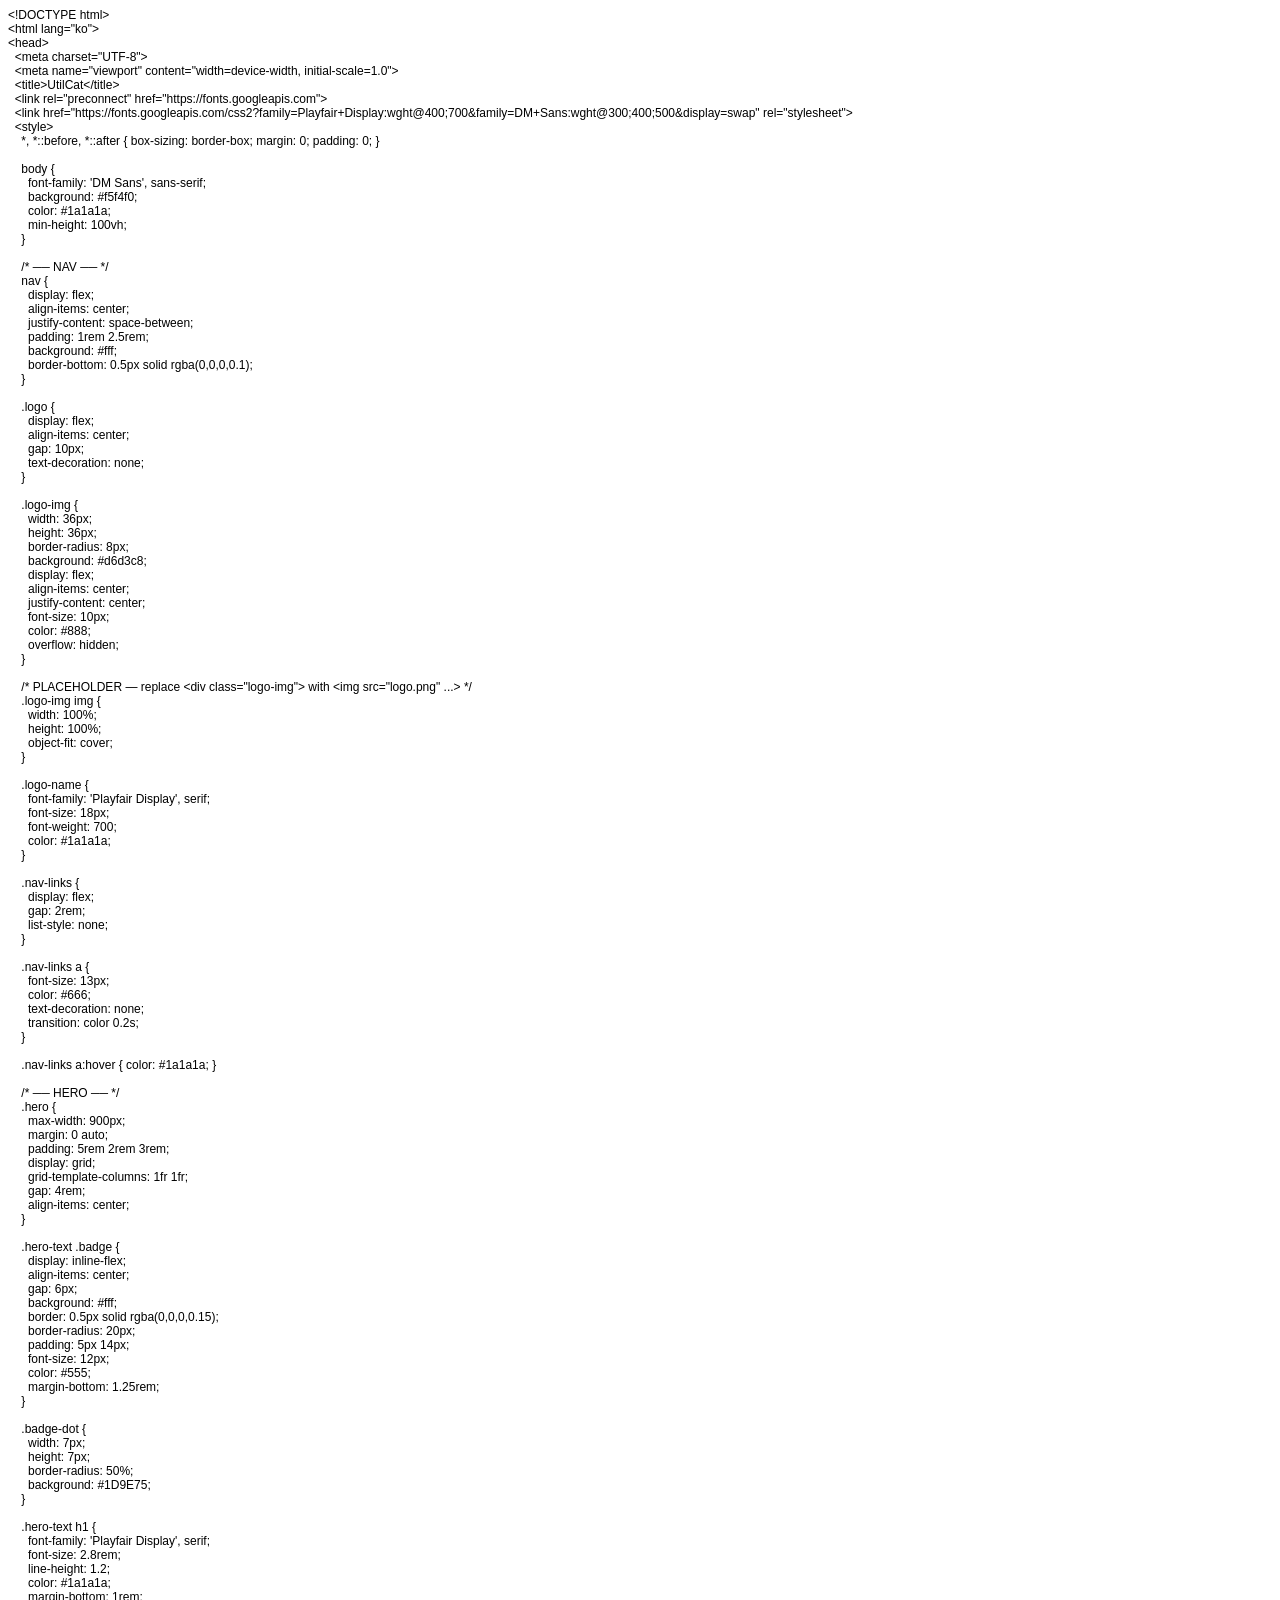
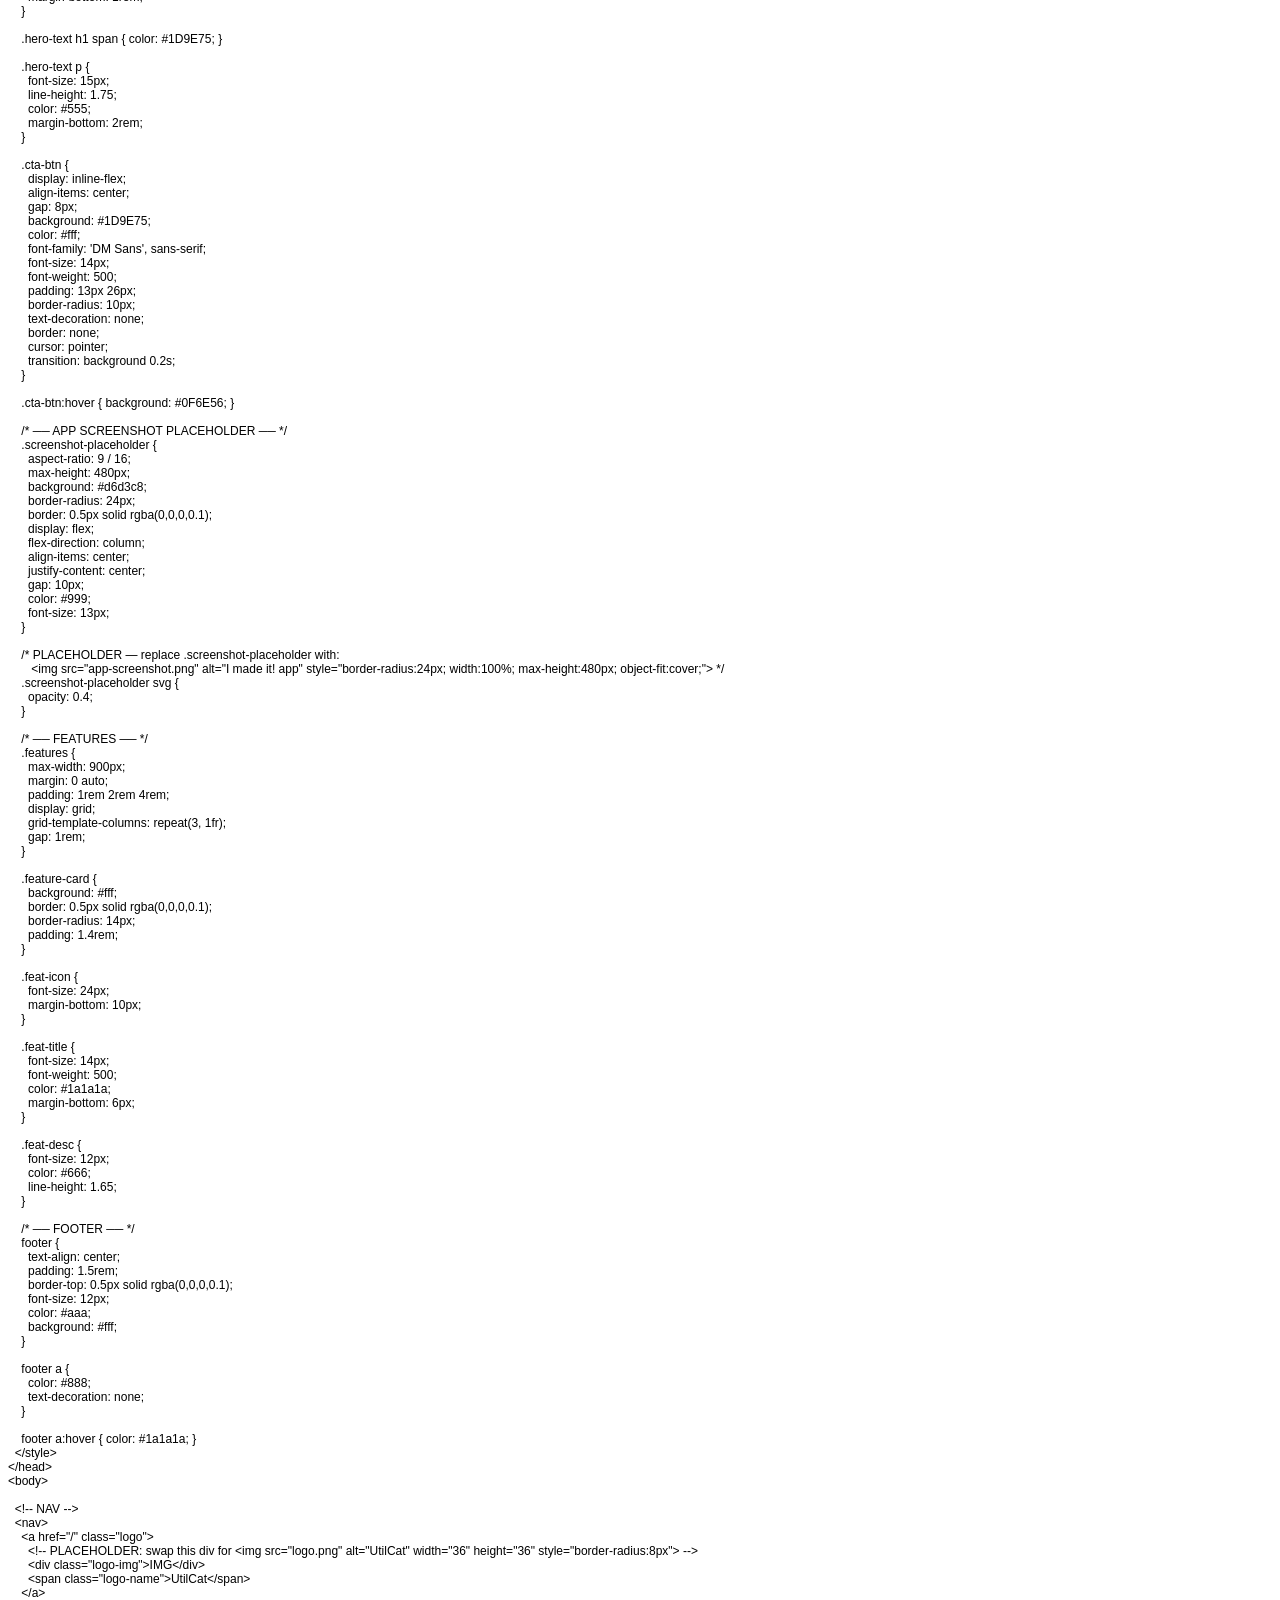
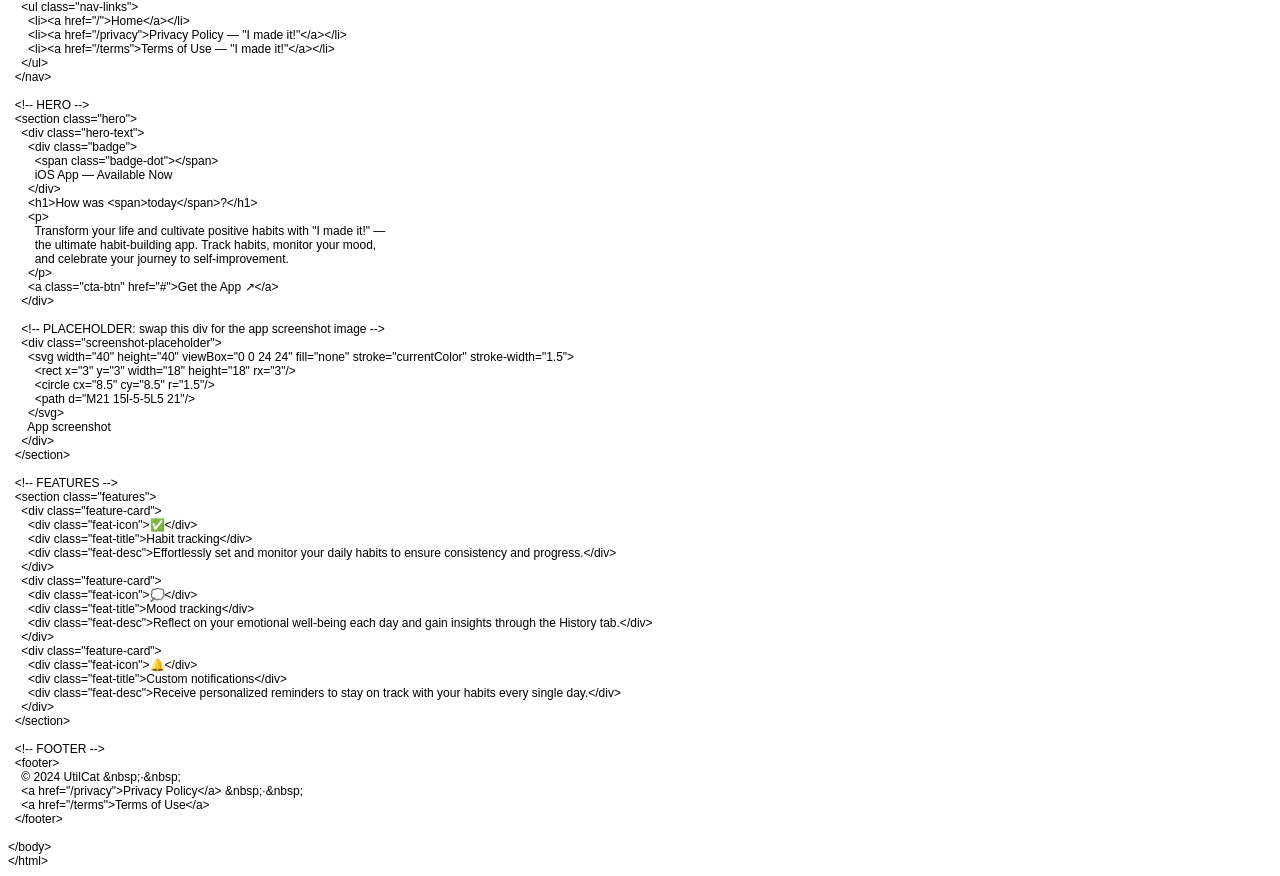
==== index.html @ 7454197a "Add files via upload" ====
<!DOCTYPE html PUBLIC "-//W3C//DTD HTML 4.01//EN" "http://www.w3.org/TR/html4/strict.dtd">
<html>
<head>
  <meta http-equiv="Content-Type" content="text/html; charset=utf-8">
  <meta http-equiv="Content-Style-Type" content="text/css">
  <title></title>
  <meta name="Generator" content="Cocoa HTML Writer">
  <meta name="CocoaVersion" content="2685.5">
  <style type="text/css">
    p.p1 {margin: 0.0px 0.0px 0.0px 0.0px; font: 12.0px Helvetica}
    p.p2 {margin: 0.0px 0.0px 0.0px 0.0px; font: 12.0px Helvetica; min-height: 14.0px}
  </style>
</head>
<body>
<p class="p1">&lt;!DOCTYPE html&gt;</p>
<p class="p1">&lt;html lang="ko"&gt;</p>
<p class="p1">&lt;head&gt;</p>
<p class="p1"><span class="Apple-converted-space">  </span>&lt;meta charset="UTF-8"&gt;</p>
<p class="p1"><span class="Apple-converted-space">  </span>&lt;meta name="viewport" content="width=device-width, initial-scale=1.0"&gt;</p>
<p class="p1"><span class="Apple-converted-space">  </span>&lt;title&gt;UtilCat&lt;/title&gt;</p>
<p class="p1"><span class="Apple-converted-space">  </span>&lt;link rel="preconnect" href="https://fonts.googleapis.com"&gt;</p>
<p class="p1"><span class="Apple-converted-space">  </span>&lt;link href="https://fonts.googleapis.com/css2?family=Playfair+Display:wght@400;700&amp;family=DM+Sans:wght@300;400;500&amp;display=swap" rel="stylesheet"&gt;</p>
<p class="p1"><span class="Apple-converted-space">  </span>&lt;style&gt;</p>
<p class="p1"><span class="Apple-converted-space">    </span>*, *::before, *::after { box-sizing: border-box; margin: 0; padding: 0; }</p>
<p class="p2"><br></p>
<p class="p1"><span class="Apple-converted-space">    </span>body {</p>
<p class="p1"><span class="Apple-converted-space">      </span>font-family: 'DM Sans', sans-serif;</p>
<p class="p1"><span class="Apple-converted-space">      </span>background: #f5f4f0;</p>
<p class="p1"><span class="Apple-converted-space">      </span>color: #1a1a1a;</p>
<p class="p1"><span class="Apple-converted-space">      </span>min-height: 100vh;</p>
<p class="p1"><span class="Apple-converted-space">    </span>}</p>
<p class="p2"><br></p>
<p class="p1"><span class="Apple-converted-space">    </span>/* ── NAV ── */</p>
<p class="p1"><span class="Apple-converted-space">    </span>nav {</p>
<p class="p1"><span class="Apple-converted-space">      </span>display: flex;</p>
<p class="p1"><span class="Apple-converted-space">      </span>align-items: center;</p>
<p class="p1"><span class="Apple-converted-space">      </span>justify-content: space-between;</p>
<p class="p1"><span class="Apple-converted-space">      </span>padding: 1rem 2.5rem;</p>
<p class="p1"><span class="Apple-converted-space">      </span>background: #fff;</p>
<p class="p1"><span class="Apple-converted-space">      </span>border-bottom: 0.5px solid rgba(0,0,0,0.1);</p>
<p class="p1"><span class="Apple-converted-space">    </span>}</p>
<p class="p2"><br></p>
<p class="p1"><span class="Apple-converted-space">    </span>.logo {</p>
<p class="p1"><span class="Apple-converted-space">      </span>display: flex;</p>
<p class="p1"><span class="Apple-converted-space">      </span>align-items: center;</p>
<p class="p1"><span class="Apple-converted-space">      </span>gap: 10px;</p>
<p class="p1"><span class="Apple-converted-space">      </span>text-decoration: none;</p>
<p class="p1"><span class="Apple-converted-space">    </span>}</p>
<p class="p2"><br></p>
<p class="p1"><span class="Apple-converted-space">    </span>.logo-img {</p>
<p class="p1"><span class="Apple-converted-space">      </span>width: 36px;</p>
<p class="p1"><span class="Apple-converted-space">      </span>height: 36px;</p>
<p class="p1"><span class="Apple-converted-space">      </span>border-radius: 8px;</p>
<p class="p1"><span class="Apple-converted-space">      </span>background: #d6d3c8;</p>
<p class="p1"><span class="Apple-converted-space">      </span>display: flex;</p>
<p class="p1"><span class="Apple-converted-space">      </span>align-items: center;</p>
<p class="p1"><span class="Apple-converted-space">      </span>justify-content: center;</p>
<p class="p1"><span class="Apple-converted-space">      </span>font-size: 10px;</p>
<p class="p1"><span class="Apple-converted-space">      </span>color: #888;</p>
<p class="p1"><span class="Apple-converted-space">      </span>overflow: hidden;</p>
<p class="p1"><span class="Apple-converted-space">    </span>}</p>
<p class="p2"><br></p>
<p class="p1"><span class="Apple-converted-space">    </span>/* PLACEHOLDER — replace &lt;div class="logo-img"&gt; with &lt;img src="logo.png" ...&gt; */</p>
<p class="p1"><span class="Apple-converted-space">    </span>.logo-img img {</p>
<p class="p1"><span class="Apple-converted-space">      </span>width: 100%;</p>
<p class="p1"><span class="Apple-converted-space">      </span>height: 100%;</p>
<p class="p1"><span class="Apple-converted-space">      </span>object-fit: cover;</p>
<p class="p1"><span class="Apple-converted-space">    </span>}</p>
<p class="p2"><br></p>
<p class="p1"><span class="Apple-converted-space">    </span>.logo-name {</p>
<p class="p1"><span class="Apple-converted-space">      </span>font-family: 'Playfair Display', serif;</p>
<p class="p1"><span class="Apple-converted-space">      </span>font-size: 18px;</p>
<p class="p1"><span class="Apple-converted-space">      </span>font-weight: 700;</p>
<p class="p1"><span class="Apple-converted-space">      </span>color: #1a1a1a;</p>
<p class="p1"><span class="Apple-converted-space">    </span>}</p>
<p class="p2"><br></p>
<p class="p1"><span class="Apple-converted-space">    </span>.nav-links {</p>
<p class="p1"><span class="Apple-converted-space">      </span>display: flex;</p>
<p class="p1"><span class="Apple-converted-space">      </span>gap: 2rem;</p>
<p class="p1"><span class="Apple-converted-space">      </span>list-style: none;</p>
<p class="p1"><span class="Apple-converted-space">    </span>}</p>
<p class="p2"><br></p>
<p class="p1"><span class="Apple-converted-space">    </span>.nav-links a {</p>
<p class="p1"><span class="Apple-converted-space">      </span>font-size: 13px;</p>
<p class="p1"><span class="Apple-converted-space">      </span>color: #666;</p>
<p class="p1"><span class="Apple-converted-space">      </span>text-decoration: none;</p>
<p class="p1"><span class="Apple-converted-space">      </span>transition: color 0.2s;</p>
<p class="p1"><span class="Apple-converted-space">    </span>}</p>
<p class="p2"><br></p>
<p class="p1"><span class="Apple-converted-space">    </span>.nav-links a:hover { color: #1a1a1a; }</p>
<p class="p2"><br></p>
<p class="p1"><span class="Apple-converted-space">    </span>/* ── HERO ── */</p>
<p class="p1"><span class="Apple-converted-space">    </span>.hero {</p>
<p class="p1"><span class="Apple-converted-space">      </span>max-width: 900px;</p>
<p class="p1"><span class="Apple-converted-space">      </span>margin: 0 auto;</p>
<p class="p1"><span class="Apple-converted-space">      </span>padding: 5rem 2rem 3rem;</p>
<p class="p1"><span class="Apple-converted-space">      </span>display: grid;</p>
<p class="p1"><span class="Apple-converted-space">      </span>grid-template-columns: 1fr 1fr;</p>
<p class="p1"><span class="Apple-converted-space">      </span>gap: 4rem;</p>
<p class="p1"><span class="Apple-converted-space">      </span>align-items: center;</p>
<p class="p1"><span class="Apple-converted-space">    </span>}</p>
<p class="p2"><br></p>
<p class="p1"><span class="Apple-converted-space">    </span>.hero-text .badge {</p>
<p class="p1"><span class="Apple-converted-space">      </span>display: inline-flex;</p>
<p class="p1"><span class="Apple-converted-space">      </span>align-items: center;</p>
<p class="p1"><span class="Apple-converted-space">      </span>gap: 6px;</p>
<p class="p1"><span class="Apple-converted-space">      </span>background: #fff;</p>
<p class="p1"><span class="Apple-converted-space">      </span>border: 0.5px solid rgba(0,0,0,0.15);</p>
<p class="p1"><span class="Apple-converted-space">      </span>border-radius: 20px;</p>
<p class="p1"><span class="Apple-converted-space">      </span>padding: 5px 14px;</p>
<p class="p1"><span class="Apple-converted-space">      </span>font-size: 12px;</p>
<p class="p1"><span class="Apple-converted-space">      </span>color: #555;</p>
<p class="p1"><span class="Apple-converted-space">      </span>margin-bottom: 1.25rem;</p>
<p class="p1"><span class="Apple-converted-space">    </span>}</p>
<p class="p2"><br></p>
<p class="p1"><span class="Apple-converted-space">    </span>.badge-dot {</p>
<p class="p1"><span class="Apple-converted-space">      </span>width: 7px;</p>
<p class="p1"><span class="Apple-converted-space">      </span>height: 7px;</p>
<p class="p1"><span class="Apple-converted-space">      </span>border-radius: 50%;</p>
<p class="p1"><span class="Apple-converted-space">      </span>background: #1D9E75;</p>
<p class="p1"><span class="Apple-converted-space">    </span>}</p>
<p class="p2"><br></p>
<p class="p1"><span class="Apple-converted-space">    </span>.hero-text h1 {</p>
<p class="p1"><span class="Apple-converted-space">      </span>font-family: 'Playfair Display', serif;</p>
<p class="p1"><span class="Apple-converted-space">      </span>font-size: 2.8rem;</p>
<p class="p1"><span class="Apple-converted-space">      </span>line-height: 1.2;</p>
<p class="p1"><span class="Apple-converted-space">      </span>color: #1a1a1a;</p>
<p class="p1"><span class="Apple-converted-space">      </span>margin-bottom: 1rem;</p>
<p class="p1"><span class="Apple-converted-space">    </span>}</p>
<p class="p2"><br></p>
<p class="p1"><span class="Apple-converted-space">    </span>.hero-text h1 span { color: #1D9E75; }</p>
<p class="p2"><br></p>
<p class="p1"><span class="Apple-converted-space">    </span>.hero-text p {</p>
<p class="p1"><span class="Apple-converted-space">      </span>font-size: 15px;</p>
<p class="p1"><span class="Apple-converted-space">      </span>line-height: 1.75;</p>
<p class="p1"><span class="Apple-converted-space">      </span>color: #555;</p>
<p class="p1"><span class="Apple-converted-space">      </span>margin-bottom: 2rem;</p>
<p class="p1"><span class="Apple-converted-space">    </span>}</p>
<p class="p2"><br></p>
<p class="p1"><span class="Apple-converted-space">    </span>.cta-btn {</p>
<p class="p1"><span class="Apple-converted-space">      </span>display: inline-flex;</p>
<p class="p1"><span class="Apple-converted-space">      </span>align-items: center;</p>
<p class="p1"><span class="Apple-converted-space">      </span>gap: 8px;</p>
<p class="p1"><span class="Apple-converted-space">      </span>background: #1D9E75;</p>
<p class="p1"><span class="Apple-converted-space">      </span>color: #fff;</p>
<p class="p1"><span class="Apple-converted-space">      </span>font-family: 'DM Sans', sans-serif;</p>
<p class="p1"><span class="Apple-converted-space">      </span>font-size: 14px;</p>
<p class="p1"><span class="Apple-converted-space">      </span>font-weight: 500;</p>
<p class="p1"><span class="Apple-converted-space">      </span>padding: 13px 26px;</p>
<p class="p1"><span class="Apple-converted-space">      </span>border-radius: 10px;</p>
<p class="p1"><span class="Apple-converted-space">      </span>text-decoration: none;</p>
<p class="p1"><span class="Apple-converted-space">      </span>border: none;</p>
<p class="p1"><span class="Apple-converted-space">      </span>cursor: pointer;</p>
<p class="p1"><span class="Apple-converted-space">      </span>transition: background 0.2s;</p>
<p class="p1"><span class="Apple-converted-space">    </span>}</p>
<p class="p2"><br></p>
<p class="p1"><span class="Apple-converted-space">    </span>.cta-btn:hover { background: #0F6E56; }</p>
<p class="p2"><br></p>
<p class="p1"><span class="Apple-converted-space">    </span>/* ── APP SCREENSHOT PLACEHOLDER ── */</p>
<p class="p1"><span class="Apple-converted-space">    </span>.screenshot-placeholder {</p>
<p class="p1"><span class="Apple-converted-space">      </span>aspect-ratio: 9 / 16;</p>
<p class="p1"><span class="Apple-converted-space">      </span>max-height: 480px;</p>
<p class="p1"><span class="Apple-converted-space">      </span>background: #d6d3c8;</p>
<p class="p1"><span class="Apple-converted-space">      </span>border-radius: 24px;</p>
<p class="p1"><span class="Apple-converted-space">      </span>border: 0.5px solid rgba(0,0,0,0.1);</p>
<p class="p1"><span class="Apple-converted-space">      </span>display: flex;</p>
<p class="p1"><span class="Apple-converted-space">      </span>flex-direction: column;</p>
<p class="p1"><span class="Apple-converted-space">      </span>align-items: center;</p>
<p class="p1"><span class="Apple-converted-space">      </span>justify-content: center;</p>
<p class="p1"><span class="Apple-converted-space">      </span>gap: 10px;</p>
<p class="p1"><span class="Apple-converted-space">      </span>color: #999;</p>
<p class="p1"><span class="Apple-converted-space">      </span>font-size: 13px;</p>
<p class="p1"><span class="Apple-converted-space">    </span>}</p>
<p class="p2"><br></p>
<p class="p1"><span class="Apple-converted-space">    </span>/* PLACEHOLDER — replace .screenshot-placeholder with:</p>
<p class="p1"><span class="Apple-converted-space">       </span>&lt;img src="app-screenshot.png" alt="I made it! app" style="border-radius:24px; width:100%; max-height:480px; object-fit:cover;"&gt; */</p>
<p class="p1"><span class="Apple-converted-space">    </span>.screenshot-placeholder svg {</p>
<p class="p1"><span class="Apple-converted-space">      </span>opacity: 0.4;</p>
<p class="p1"><span class="Apple-converted-space">    </span>}</p>
<p class="p2"><br></p>
<p class="p1"><span class="Apple-converted-space">    </span>/* ── FEATURES ── */</p>
<p class="p1"><span class="Apple-converted-space">    </span>.features {</p>
<p class="p1"><span class="Apple-converted-space">      </span>max-width: 900px;</p>
<p class="p1"><span class="Apple-converted-space">      </span>margin: 0 auto;</p>
<p class="p1"><span class="Apple-converted-space">      </span>padding: 1rem 2rem 4rem;</p>
<p class="p1"><span class="Apple-converted-space">      </span>display: grid;</p>
<p class="p1"><span class="Apple-converted-space">      </span>grid-template-columns: repeat(3, 1fr);</p>
<p class="p1"><span class="Apple-converted-space">      </span>gap: 1rem;</p>
<p class="p1"><span class="Apple-converted-space">    </span>}</p>
<p class="p2"><br></p>
<p class="p1"><span class="Apple-converted-space">    </span>.feature-card {</p>
<p class="p1"><span class="Apple-converted-space">      </span>background: #fff;</p>
<p class="p1"><span class="Apple-converted-space">      </span>border: 0.5px solid rgba(0,0,0,0.1);</p>
<p class="p1"><span class="Apple-converted-space">      </span>border-radius: 14px;</p>
<p class="p1"><span class="Apple-converted-space">      </span>padding: 1.4rem;</p>
<p class="p1"><span class="Apple-converted-space">    </span>}</p>
<p class="p2"><br></p>
<p class="p1"><span class="Apple-converted-space">    </span>.feat-icon {</p>
<p class="p1"><span class="Apple-converted-space">      </span>font-size: 24px;</p>
<p class="p1"><span class="Apple-converted-space">      </span>margin-bottom: 10px;</p>
<p class="p1"><span class="Apple-converted-space">    </span>}</p>
<p class="p2"><br></p>
<p class="p1"><span class="Apple-converted-space">    </span>.feat-title {</p>
<p class="p1"><span class="Apple-converted-space">      </span>font-size: 14px;</p>
<p class="p1"><span class="Apple-converted-space">      </span>font-weight: 500;</p>
<p class="p1"><span class="Apple-converted-space">      </span>color: #1a1a1a;</p>
<p class="p1"><span class="Apple-converted-space">      </span>margin-bottom: 6px;</p>
<p class="p1"><span class="Apple-converted-space">    </span>}</p>
<p class="p2"><br></p>
<p class="p1"><span class="Apple-converted-space">    </span>.feat-desc {</p>
<p class="p1"><span class="Apple-converted-space">      </span>font-size: 12px;</p>
<p class="p1"><span class="Apple-converted-space">      </span>color: #666;</p>
<p class="p1"><span class="Apple-converted-space">      </span>line-height: 1.65;</p>
<p class="p1"><span class="Apple-converted-space">    </span>}</p>
<p class="p2"><br></p>
<p class="p1"><span class="Apple-converted-space">    </span>/* ── FOOTER ── */</p>
<p class="p1"><span class="Apple-converted-space">    </span>footer {</p>
<p class="p1"><span class="Apple-converted-space">      </span>text-align: center;</p>
<p class="p1"><span class="Apple-converted-space">      </span>padding: 1.5rem;</p>
<p class="p1"><span class="Apple-converted-space">      </span>border-top: 0.5px solid rgba(0,0,0,0.1);</p>
<p class="p1"><span class="Apple-converted-space">      </span>font-size: 12px;</p>
<p class="p1"><span class="Apple-converted-space">      </span>color: #aaa;</p>
<p class="p1"><span class="Apple-converted-space">      </span>background: #fff;</p>
<p class="p1"><span class="Apple-converted-space">    </span>}</p>
<p class="p2"><br></p>
<p class="p1"><span class="Apple-converted-space">    </span>footer a {</p>
<p class="p1"><span class="Apple-converted-space">      </span>color: #888;</p>
<p class="p1"><span class="Apple-converted-space">      </span>text-decoration: none;</p>
<p class="p1"><span class="Apple-converted-space">    </span>}</p>
<p class="p2"><br></p>
<p class="p1"><span class="Apple-converted-space">    </span>footer a:hover { color: #1a1a1a; }</p>
<p class="p1"><span class="Apple-converted-space">  </span>&lt;/style&gt;</p>
<p class="p1">&lt;/head&gt;</p>
<p class="p1">&lt;body&gt;</p>
<p class="p2"><br></p>
<p class="p1"><span class="Apple-converted-space">  </span>&lt;!-- NAV --&gt;</p>
<p class="p1"><span class="Apple-converted-space">  </span>&lt;nav&gt;</p>
<p class="p1"><span class="Apple-converted-space">    </span>&lt;a href="/" class="logo"&gt;</p>
<p class="p1"><span class="Apple-converted-space">      </span>&lt;!-- PLACEHOLDER: swap this div for &lt;img src="logo.png" alt="UtilCat" width="36" height="36" style="border-radius:8px"&gt; --&gt;</p>
<p class="p1"><span class="Apple-converted-space">      </span>&lt;div class="logo-img"&gt;IMG&lt;/div&gt;</p>
<p class="p1"><span class="Apple-converted-space">      </span>&lt;span class="logo-name"&gt;UtilCat&lt;/span&gt;</p>
<p class="p1"><span class="Apple-converted-space">    </span>&lt;/a&gt;</p>
<p class="p1"><span class="Apple-converted-space">    </span>&lt;ul class="nav-links"&gt;</p>
<p class="p1"><span class="Apple-converted-space">      </span>&lt;li&gt;&lt;a href="/"&gt;Home&lt;/a&gt;&lt;/li&gt;</p>
<p class="p1"><span class="Apple-converted-space">      </span>&lt;li&gt;&lt;a href="/privacy"&gt;Privacy Policy — "I made it!"&lt;/a&gt;&lt;/li&gt;</p>
<p class="p1"><span class="Apple-converted-space">      </span>&lt;li&gt;&lt;a href="/terms"&gt;Terms of Use — "I made it!"&lt;/a&gt;&lt;/li&gt;</p>
<p class="p1"><span class="Apple-converted-space">    </span>&lt;/ul&gt;</p>
<p class="p1"><span class="Apple-converted-space">  </span>&lt;/nav&gt;</p>
<p class="p2"><br></p>
<p class="p1"><span class="Apple-converted-space">  </span>&lt;!-- HERO --&gt;</p>
<p class="p1"><span class="Apple-converted-space">  </span>&lt;section class="hero"&gt;</p>
<p class="p1"><span class="Apple-converted-space">    </span>&lt;div class="hero-text"&gt;</p>
<p class="p1"><span class="Apple-converted-space">      </span>&lt;div class="badge"&gt;</p>
<p class="p1"><span class="Apple-converted-space">        </span>&lt;span class="badge-dot"&gt;&lt;/span&gt;</p>
<p class="p1"><span class="Apple-converted-space">        </span>iOS App — Available Now</p>
<p class="p1"><span class="Apple-converted-space">      </span>&lt;/div&gt;</p>
<p class="p1"><span class="Apple-converted-space">      </span>&lt;h1&gt;How was &lt;span&gt;today&lt;/span&gt;?&lt;/h1&gt;</p>
<p class="p1"><span class="Apple-converted-space">      </span>&lt;p&gt;</p>
<p class="p1"><span class="Apple-converted-space">        </span>Transform your life and cultivate positive habits with "I made it!" —</p>
<p class="p1"><span class="Apple-converted-space">        </span>the ultimate habit-building app. Track habits, monitor your mood,</p>
<p class="p1"><span class="Apple-converted-space">        </span>and celebrate your journey to self-improvement.</p>
<p class="p1"><span class="Apple-converted-space">      </span>&lt;/p&gt;</p>
<p class="p1"><span class="Apple-converted-space">      </span>&lt;a class="cta-btn" href="#"&gt;Get the App ↗&lt;/a&gt;</p>
<p class="p1"><span class="Apple-converted-space">    </span>&lt;/div&gt;</p>
<p class="p2"><br></p>
<p class="p1"><span class="Apple-converted-space">    </span>&lt;!-- PLACEHOLDER: swap this div for the app screenshot image --&gt;</p>
<p class="p1"><span class="Apple-converted-space">    </span>&lt;div class="screenshot-placeholder"&gt;</p>
<p class="p1"><span class="Apple-converted-space">      </span>&lt;svg width="40" height="40" viewBox="0 0 24 24" fill="none" stroke="currentColor" stroke-width="1.5"&gt;</p>
<p class="p1"><span class="Apple-converted-space">        </span>&lt;rect x="3" y="3" width="18" height="18" rx="3"/&gt;</p>
<p class="p1"><span class="Apple-converted-space">        </span>&lt;circle cx="8.5" cy="8.5" r="1.5"/&gt;</p>
<p class="p1"><span class="Apple-converted-space">        </span>&lt;path d="M21 15l-5-5L5 21"/&gt;</p>
<p class="p1"><span class="Apple-converted-space">      </span>&lt;/svg&gt;</p>
<p class="p1"><span class="Apple-converted-space">      </span>App screenshot</p>
<p class="p1"><span class="Apple-converted-space">    </span>&lt;/div&gt;</p>
<p class="p1"><span class="Apple-converted-space">  </span>&lt;/section&gt;</p>
<p class="p2"><br></p>
<p class="p1"><span class="Apple-converted-space">  </span>&lt;!-- FEATURES --&gt;</p>
<p class="p1"><span class="Apple-converted-space">  </span>&lt;section class="features"&gt;</p>
<p class="p1"><span class="Apple-converted-space">    </span>&lt;div class="feature-card"&gt;</p>
<p class="p1"><span class="Apple-converted-space">      </span>&lt;div class="feat-icon"&gt;✅&lt;/div&gt;</p>
<p class="p1"><span class="Apple-converted-space">      </span>&lt;div class="feat-title"&gt;Habit tracking&lt;/div&gt;</p>
<p class="p1"><span class="Apple-converted-space">      </span>&lt;div class="feat-desc"&gt;Effortlessly set and monitor your daily habits to ensure consistency and progress.&lt;/div&gt;</p>
<p class="p1"><span class="Apple-converted-space">    </span>&lt;/div&gt;</p>
<p class="p1"><span class="Apple-converted-space">    </span>&lt;div class="feature-card"&gt;</p>
<p class="p1"><span class="Apple-converted-space">      </span>&lt;div class="feat-icon"&gt;💭&lt;/div&gt;</p>
<p class="p1"><span class="Apple-converted-space">      </span>&lt;div class="feat-title"&gt;Mood tracking&lt;/div&gt;</p>
<p class="p1"><span class="Apple-converted-space">      </span>&lt;div class="feat-desc"&gt;Reflect on your emotional well-being each day and gain insights through the History tab.&lt;/div&gt;</p>
<p class="p1"><span class="Apple-converted-space">    </span>&lt;/div&gt;</p>
<p class="p1"><span class="Apple-converted-space">    </span>&lt;div class="feature-card"&gt;</p>
<p class="p1"><span class="Apple-converted-space">      </span>&lt;div class="feat-icon"&gt;🔔&lt;/div&gt;</p>
<p class="p1"><span class="Apple-converted-space">      </span>&lt;div class="feat-title"&gt;Custom notifications&lt;/div&gt;</p>
<p class="p1"><span class="Apple-converted-space">      </span>&lt;div class="feat-desc"&gt;Receive personalized reminders to stay on track with your habits every single day.&lt;/div&gt;</p>
<p class="p1"><span class="Apple-converted-space">    </span>&lt;/div&gt;</p>
<p class="p1"><span class="Apple-converted-space">  </span>&lt;/section&gt;</p>
<p class="p2"><br></p>
<p class="p1"><span class="Apple-converted-space">  </span>&lt;!-- FOOTER --&gt;</p>
<p class="p1"><span class="Apple-converted-space">  </span>&lt;footer&gt;</p>
<p class="p1"><span class="Apple-converted-space">    </span>© 2024 UtilCat &amp;nbsp;·&amp;nbsp;</p>
<p class="p1"><span class="Apple-converted-space">    </span>&lt;a href="/privacy"&gt;Privacy Policy&lt;/a&gt; &amp;nbsp;·&amp;nbsp;</p>
<p class="p1"><span class="Apple-converted-space">    </span>&lt;a href="/terms"&gt;Terms of Use&lt;/a&gt;</p>
<p class="p1"><span class="Apple-converted-space">  </span>&lt;/footer&gt;</p>
<p class="p2"><br></p>
<p class="p1">&lt;/body&gt;</p>
<p class="p1">&lt;/html&gt;</p>
</body>
</html>
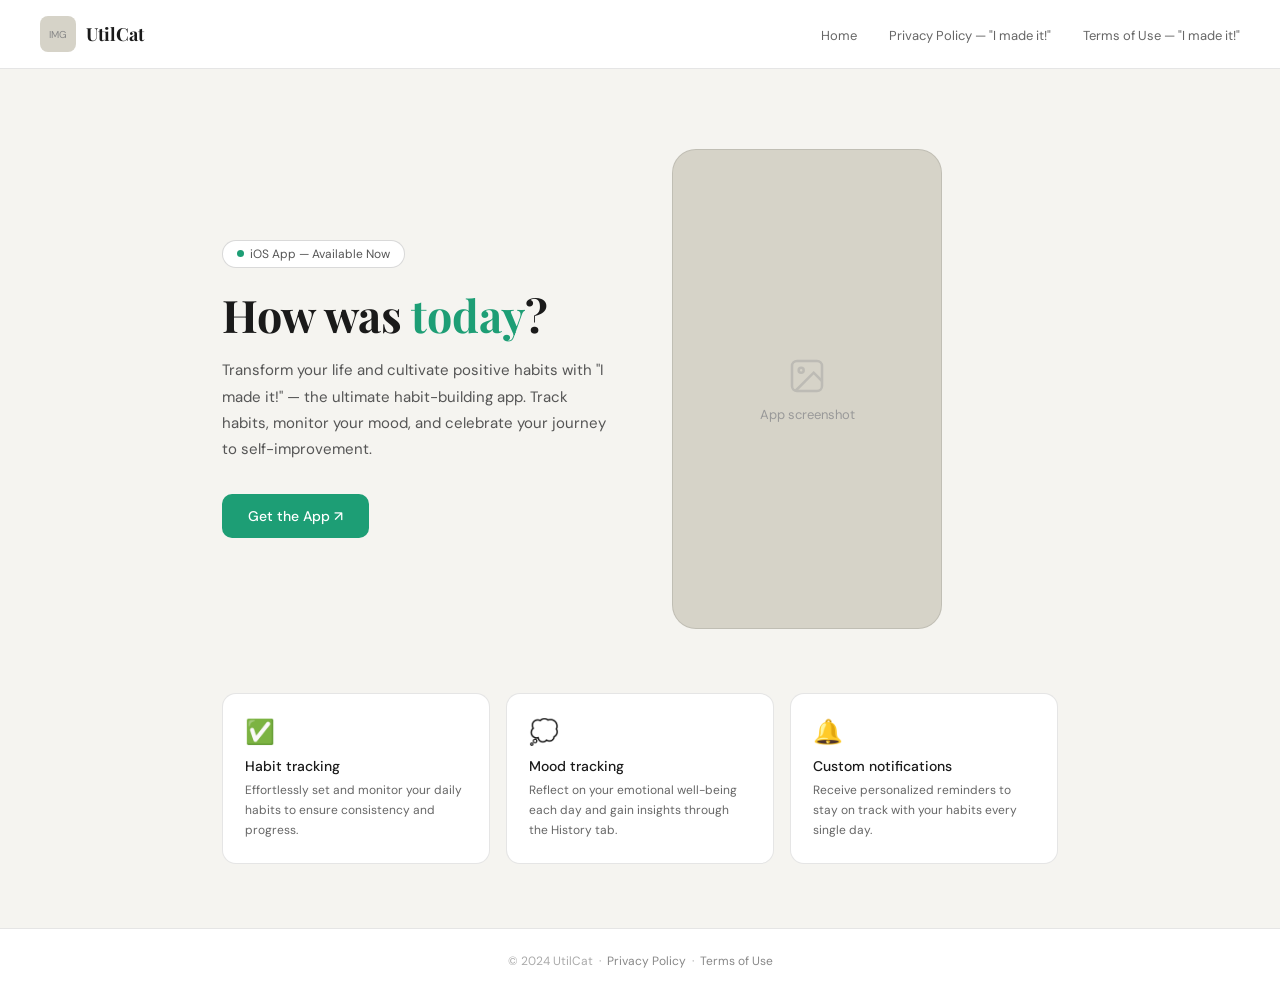
==== commit f172ed8a: "Add files via upload" ====
--- a/index.html
+++ b/index.html
@@ -1,306 +1,290 @@
-<!DOCTYPE html PUBLIC "-//W3C//DTD HTML 4.01//EN" "http://www.w3.org/TR/html4/strict.dtd">
-<html>
+<!DOCTYPE html>
+<html lang="ko">
 <head>
-  <meta http-equiv="Content-Type" content="text/html; charset=utf-8">
-  <meta http-equiv="Content-Style-Type" content="text/css">
-  <title></title>
-  <meta name="Generator" content="Cocoa HTML Writer">
-  <meta name="CocoaVersion" content="2685.5">
-  <style type="text/css">
-    p.p1 {margin: 0.0px 0.0px 0.0px 0.0px; font: 12.0px Helvetica}
-    p.p2 {margin: 0.0px 0.0px 0.0px 0.0px; font: 12.0px Helvetica; min-height: 14.0px}
+  <meta charset="UTF-8">
+  <meta name="viewport" content="width=device-width, initial-scale=1.0">
+  <title>UtilCat</title>
+  <link rel="preconnect" href="https://fonts.googleapis.com">
+  <link href="https://fonts.googleapis.com/css2?family=Playfair+Display:wght@400;700&family=DM+Sans:wght@300;400;500&display=swap" rel="stylesheet">
+  <style>
+    *, *::before, *::after { box-sizing: border-box; margin: 0; padding: 0; }
+
+    body {
+      font-family: 'DM Sans', sans-serif;
+      background: #f5f4f0;
+      color: #1a1a1a;
+      min-height: 100vh;
+    }
+
+    /* ── NAV ── */
+    nav {
+      display: flex;
+      align-items: center;
+      justify-content: space-between;
+      padding: 1rem 2.5rem;
+      background: #fff;
+      border-bottom: 0.5px solid rgba(0,0,0,0.1);
+    }
+
+    .logo {
+      display: flex;
+      align-items: center;
+      gap: 10px;
+      text-decoration: none;
+    }
+
+    .logo-img {
+      width: 36px;
+      height: 36px;
+      border-radius: 8px;
+      background: #d6d3c8;
+      display: flex;
+      align-items: center;
+      justify-content: center;
+      font-size: 10px;
+      color: #888;
+      overflow: hidden;
+    }
+
+    /* PLACEHOLDER — replace <div class="logo-img"> with <img src="logo.png" ...> */
+    .logo-img img {
+      width: 100%;
+      height: 100%;
+      object-fit: cover;
+    }
+
+    .logo-name {
+      font-family: 'Playfair Display', serif;
+      font-size: 18px;
+      font-weight: 700;
+      color: #1a1a1a;
+    }
+
+    .nav-links {
+      display: flex;
+      gap: 2rem;
+      list-style: none;
+    }
+
+    .nav-links a {
+      font-size: 13px;
+      color: #666;
+      text-decoration: none;
+      transition: color 0.2s;
+    }
+
+    .nav-links a:hover { color: #1a1a1a; }
+
+    /* ── HERO ── */
+    .hero {
+      max-width: 900px;
+      margin: 0 auto;
+      padding: 5rem 2rem 3rem;
+      display: grid;
+      grid-template-columns: 1fr 1fr;
+      gap: 4rem;
+      align-items: center;
+    }
+
+    .hero-text .badge {
+      display: inline-flex;
+      align-items: center;
+      gap: 6px;
+      background: #fff;
+      border: 0.5px solid rgba(0,0,0,0.15);
+      border-radius: 20px;
+      padding: 5px 14px;
+      font-size: 12px;
+      color: #555;
+      margin-bottom: 1.25rem;
+    }
+
+    .badge-dot {
+      width: 7px;
+      height: 7px;
+      border-radius: 50%;
+      background: #1D9E75;
+    }
+
+    .hero-text h1 {
+      font-family: 'Playfair Display', serif;
+      font-size: 2.8rem;
+      line-height: 1.2;
+      color: #1a1a1a;
+      margin-bottom: 1rem;
+    }
+
+    .hero-text h1 span { color: #1D9E75; }
+
+    .hero-text p {
+      font-size: 15px;
+      line-height: 1.75;
+      color: #555;
+      margin-bottom: 2rem;
+    }
+
+    .cta-btn {
+      display: inline-flex;
+      align-items: center;
+      gap: 8px;
+      background: #1D9E75;
+      color: #fff;
+      font-family: 'DM Sans', sans-serif;
+      font-size: 14px;
+      font-weight: 500;
+      padding: 13px 26px;
+      border-radius: 10px;
+      text-decoration: none;
+      border: none;
+      cursor: pointer;
+      transition: background 0.2s;
+    }
+
+    .cta-btn:hover { background: #0F6E56; }
+
+    /* ── APP SCREENSHOT PLACEHOLDER ── */
+    .screenshot-placeholder {
+      aspect-ratio: 9 / 16;
+      max-height: 480px;
+      background: #d6d3c8;
+      border-radius: 24px;
+      border: 0.5px solid rgba(0,0,0,0.1);
+      display: flex;
+      flex-direction: column;
+      align-items: center;
+      justify-content: center;
+      gap: 10px;
+      color: #999;
+      font-size: 13px;
+    }
+
+    /* PLACEHOLDER — replace .screenshot-placeholder with:
+       <img src="app-screenshot.png" alt="I made it! app" style="border-radius:24px; width:100%; max-height:480px; object-fit:cover;"> */
+    .screenshot-placeholder svg {
+      opacity: 0.4;
+    }
+
+    /* ── FEATURES ── */
+    .features {
+      max-width: 900px;
+      margin: 0 auto;
+      padding: 1rem 2rem 4rem;
+      display: grid;
+      grid-template-columns: repeat(3, 1fr);
+      gap: 1rem;
+    }
+
+    .feature-card {
+      background: #fff;
+      border: 0.5px solid rgba(0,0,0,0.1);
+      border-radius: 14px;
+      padding: 1.4rem;
+    }
+
+    .feat-icon {
+      font-size: 24px;
+      margin-bottom: 10px;
+    }
+
+    .feat-title {
+      font-size: 14px;
+      font-weight: 500;
+      color: #1a1a1a;
+      margin-bottom: 6px;
+    }
+
+    .feat-desc {
+      font-size: 12px;
+      color: #666;
+      line-height: 1.65;
+    }
+
+    /* ── FOOTER ── */
+    footer {
+      text-align: center;
+      padding: 1.5rem;
+      border-top: 0.5px solid rgba(0,0,0,0.1);
+      font-size: 12px;
+      color: #aaa;
+      background: #fff;
+    }
+
+    footer a {
+      color: #888;
+      text-decoration: none;
+    }
+
+    footer a:hover { color: #1a1a1a; }
   </style>
 </head>
 <body>
-<p class="p1">&lt;!DOCTYPE html&gt;</p>
-<p class="p1">&lt;html lang="ko"&gt;</p>
-<p class="p1">&lt;head&gt;</p>
-<p class="p1"><span class="Apple-converted-space">  </span>&lt;meta charset="UTF-8"&gt;</p>
-<p class="p1"><span class="Apple-converted-space">  </span>&lt;meta name="viewport" content="width=device-width, initial-scale=1.0"&gt;</p>
-<p class="p1"><span class="Apple-converted-space">  </span>&lt;title&gt;UtilCat&lt;/title&gt;</p>
-<p class="p1"><span class="Apple-converted-space">  </span>&lt;link rel="preconnect" href="https://fonts.googleapis.com"&gt;</p>
-<p class="p1"><span class="Apple-converted-space">  </span>&lt;link href="https://fonts.googleapis.com/css2?family=Playfair+Display:wght@400;700&amp;family=DM+Sans:wght@300;400;500&amp;display=swap" rel="stylesheet"&gt;</p>
-<p class="p1"><span class="Apple-converted-space">  </span>&lt;style&gt;</p>
-<p class="p1"><span class="Apple-converted-space">    </span>*, *::before, *::after { box-sizing: border-box; margin: 0; padding: 0; }</p>
-<p class="p2"><br></p>
-<p class="p1"><span class="Apple-converted-space">    </span>body {</p>
-<p class="p1"><span class="Apple-converted-space">      </span>font-family: 'DM Sans', sans-serif;</p>
-<p class="p1"><span class="Apple-converted-space">      </span>background: #f5f4f0;</p>
-<p class="p1"><span class="Apple-converted-space">      </span>color: #1a1a1a;</p>
-<p class="p1"><span class="Apple-converted-space">      </span>min-height: 100vh;</p>
-<p class="p1"><span class="Apple-converted-space">    </span>}</p>
-<p class="p2"><br></p>
-<p class="p1"><span class="Apple-converted-space">    </span>/* ── NAV ── */</p>
-<p class="p1"><span class="Apple-converted-space">    </span>nav {</p>
-<p class="p1"><span class="Apple-converted-space">      </span>display: flex;</p>
-<p class="p1"><span class="Apple-converted-space">      </span>align-items: center;</p>
-<p class="p1"><span class="Apple-converted-space">      </span>justify-content: space-between;</p>
-<p class="p1"><span class="Apple-converted-space">      </span>padding: 1rem 2.5rem;</p>
-<p class="p1"><span class="Apple-converted-space">      </span>background: #fff;</p>
-<p class="p1"><span class="Apple-converted-space">      </span>border-bottom: 0.5px solid rgba(0,0,0,0.1);</p>
-<p class="p1"><span class="Apple-converted-space">    </span>}</p>
-<p class="p2"><br></p>
-<p class="p1"><span class="Apple-converted-space">    </span>.logo {</p>
-<p class="p1"><span class="Apple-converted-space">      </span>display: flex;</p>
-<p class="p1"><span class="Apple-converted-space">      </span>align-items: center;</p>
-<p class="p1"><span class="Apple-converted-space">      </span>gap: 10px;</p>
-<p class="p1"><span class="Apple-converted-space">      </span>text-decoration: none;</p>
-<p class="p1"><span class="Apple-converted-space">    </span>}</p>
-<p class="p2"><br></p>
-<p class="p1"><span class="Apple-converted-space">    </span>.logo-img {</p>
-<p class="p1"><span class="Apple-converted-space">      </span>width: 36px;</p>
-<p class="p1"><span class="Apple-converted-space">      </span>height: 36px;</p>
-<p class="p1"><span class="Apple-converted-space">      </span>border-radius: 8px;</p>
-<p class="p1"><span class="Apple-converted-space">      </span>background: #d6d3c8;</p>
-<p class="p1"><span class="Apple-converted-space">      </span>display: flex;</p>
-<p class="p1"><span class="Apple-converted-space">      </span>align-items: center;</p>
-<p class="p1"><span class="Apple-converted-space">      </span>justify-content: center;</p>
-<p class="p1"><span class="Apple-converted-space">      </span>font-size: 10px;</p>
-<p class="p1"><span class="Apple-converted-space">      </span>color: #888;</p>
-<p class="p1"><span class="Apple-converted-space">      </span>overflow: hidden;</p>
-<p class="p1"><span class="Apple-converted-space">    </span>}</p>
-<p class="p2"><br></p>
-<p class="p1"><span class="Apple-converted-space">    </span>/* PLACEHOLDER — replace &lt;div class="logo-img"&gt; with &lt;img src="logo.png" ...&gt; */</p>
-<p class="p1"><span class="Apple-converted-space">    </span>.logo-img img {</p>
-<p class="p1"><span class="Apple-converted-space">      </span>width: 100%;</p>
-<p class="p1"><span class="Apple-converted-space">      </span>height: 100%;</p>
-<p class="p1"><span class="Apple-converted-space">      </span>object-fit: cover;</p>
-<p class="p1"><span class="Apple-converted-space">    </span>}</p>
-<p class="p2"><br></p>
-<p class="p1"><span class="Apple-converted-space">    </span>.logo-name {</p>
-<p class="p1"><span class="Apple-converted-space">      </span>font-family: 'Playfair Display', serif;</p>
-<p class="p1"><span class="Apple-converted-space">      </span>font-size: 18px;</p>
-<p class="p1"><span class="Apple-converted-space">      </span>font-weight: 700;</p>
-<p class="p1"><span class="Apple-converted-space">      </span>color: #1a1a1a;</p>
-<p class="p1"><span class="Apple-converted-space">    </span>}</p>
-<p class="p2"><br></p>
-<p class="p1"><span class="Apple-converted-space">    </span>.nav-links {</p>
-<p class="p1"><span class="Apple-converted-space">      </span>display: flex;</p>
-<p class="p1"><span class="Apple-converted-space">      </span>gap: 2rem;</p>
-<p class="p1"><span class="Apple-converted-space">      </span>list-style: none;</p>
-<p class="p1"><span class="Apple-converted-space">    </span>}</p>
-<p class="p2"><br></p>
-<p class="p1"><span class="Apple-converted-space">    </span>.nav-links a {</p>
-<p class="p1"><span class="Apple-converted-space">      </span>font-size: 13px;</p>
-<p class="p1"><span class="Apple-converted-space">      </span>color: #666;</p>
-<p class="p1"><span class="Apple-converted-space">      </span>text-decoration: none;</p>
-<p class="p1"><span class="Apple-converted-space">      </span>transition: color 0.2s;</p>
-<p class="p1"><span class="Apple-converted-space">    </span>}</p>
-<p class="p2"><br></p>
-<p class="p1"><span class="Apple-converted-space">    </span>.nav-links a:hover { color: #1a1a1a; }</p>
-<p class="p2"><br></p>
-<p class="p1"><span class="Apple-converted-space">    </span>/* ── HERO ── */</p>
-<p class="p1"><span class="Apple-converted-space">    </span>.hero {</p>
-<p class="p1"><span class="Apple-converted-space">      </span>max-width: 900px;</p>
-<p class="p1"><span class="Apple-converted-space">      </span>margin: 0 auto;</p>
-<p class="p1"><span class="Apple-converted-space">      </span>padding: 5rem 2rem 3rem;</p>
-<p class="p1"><span class="Apple-converted-space">      </span>display: grid;</p>
-<p class="p1"><span class="Apple-converted-space">      </span>grid-template-columns: 1fr 1fr;</p>
-<p class="p1"><span class="Apple-converted-space">      </span>gap: 4rem;</p>
-<p class="p1"><span class="Apple-converted-space">      </span>align-items: center;</p>
-<p class="p1"><span class="Apple-converted-space">    </span>}</p>
-<p class="p2"><br></p>
-<p class="p1"><span class="Apple-converted-space">    </span>.hero-text .badge {</p>
-<p class="p1"><span class="Apple-converted-space">      </span>display: inline-flex;</p>
-<p class="p1"><span class="Apple-converted-space">      </span>align-items: center;</p>
-<p class="p1"><span class="Apple-converted-space">      </span>gap: 6px;</p>
-<p class="p1"><span class="Apple-converted-space">      </span>background: #fff;</p>
-<p class="p1"><span class="Apple-converted-space">      </span>border: 0.5px solid rgba(0,0,0,0.15);</p>
-<p class="p1"><span class="Apple-converted-space">      </span>border-radius: 20px;</p>
-<p class="p1"><span class="Apple-converted-space">      </span>padding: 5px 14px;</p>
-<p class="p1"><span class="Apple-converted-space">      </span>font-size: 12px;</p>
-<p class="p1"><span class="Apple-converted-space">      </span>color: #555;</p>
-<p class="p1"><span class="Apple-converted-space">      </span>margin-bottom: 1.25rem;</p>
-<p class="p1"><span class="Apple-converted-space">    </span>}</p>
-<p class="p2"><br></p>
-<p class="p1"><span class="Apple-converted-space">    </span>.badge-dot {</p>
-<p class="p1"><span class="Apple-converted-space">      </span>width: 7px;</p>
-<p class="p1"><span class="Apple-converted-space">      </span>height: 7px;</p>
-<p class="p1"><span class="Apple-converted-space">      </span>border-radius: 50%;</p>
-<p class="p1"><span class="Apple-converted-space">      </span>background: #1D9E75;</p>
-<p class="p1"><span class="Apple-converted-space">    </span>}</p>
-<p class="p2"><br></p>
-<p class="p1"><span class="Apple-converted-space">    </span>.hero-text h1 {</p>
-<p class="p1"><span class="Apple-converted-space">      </span>font-family: 'Playfair Display', serif;</p>
-<p class="p1"><span class="Apple-converted-space">      </span>font-size: 2.8rem;</p>
-<p class="p1"><span class="Apple-converted-space">      </span>line-height: 1.2;</p>
-<p class="p1"><span class="Apple-converted-space">      </span>color: #1a1a1a;</p>
-<p class="p1"><span class="Apple-converted-space">      </span>margin-bottom: 1rem;</p>
-<p class="p1"><span class="Apple-converted-space">    </span>}</p>
-<p class="p2"><br></p>
-<p class="p1"><span class="Apple-converted-space">    </span>.hero-text h1 span { color: #1D9E75; }</p>
-<p class="p2"><br></p>
-<p class="p1"><span class="Apple-converted-space">    </span>.hero-text p {</p>
-<p class="p1"><span class="Apple-converted-space">      </span>font-size: 15px;</p>
-<p class="p1"><span class="Apple-converted-space">      </span>line-height: 1.75;</p>
-<p class="p1"><span class="Apple-converted-space">      </span>color: #555;</p>
-<p class="p1"><span class="Apple-converted-space">      </span>margin-bottom: 2rem;</p>
-<p class="p1"><span class="Apple-converted-space">    </span>}</p>
-<p class="p2"><br></p>
-<p class="p1"><span class="Apple-converted-space">    </span>.cta-btn {</p>
-<p class="p1"><span class="Apple-converted-space">      </span>display: inline-flex;</p>
-<p class="p1"><span class="Apple-converted-space">      </span>align-items: center;</p>
-<p class="p1"><span class="Apple-converted-space">      </span>gap: 8px;</p>
-<p class="p1"><span class="Apple-converted-space">      </span>background: #1D9E75;</p>
-<p class="p1"><span class="Apple-converted-space">      </span>color: #fff;</p>
-<p class="p1"><span class="Apple-converted-space">      </span>font-family: 'DM Sans', sans-serif;</p>
-<p class="p1"><span class="Apple-converted-space">      </span>font-size: 14px;</p>
-<p class="p1"><span class="Apple-converted-space">      </span>font-weight: 500;</p>
-<p class="p1"><span class="Apple-converted-space">      </span>padding: 13px 26px;</p>
-<p class="p1"><span class="Apple-converted-space">      </span>border-radius: 10px;</p>
-<p class="p1"><span class="Apple-converted-space">      </span>text-decoration: none;</p>
-<p class="p1"><span class="Apple-converted-space">      </span>border: none;</p>
-<p class="p1"><span class="Apple-converted-space">      </span>cursor: pointer;</p>
-<p class="p1"><span class="Apple-converted-space">      </span>transition: background 0.2s;</p>
-<p class="p1"><span class="Apple-converted-space">    </span>}</p>
-<p class="p2"><br></p>
-<p class="p1"><span class="Apple-converted-space">    </span>.cta-btn:hover { background: #0F6E56; }</p>
-<p class="p2"><br></p>
-<p class="p1"><span class="Apple-converted-space">    </span>/* ── APP SCREENSHOT PLACEHOLDER ── */</p>
-<p class="p1"><span class="Apple-converted-space">    </span>.screenshot-placeholder {</p>
-<p class="p1"><span class="Apple-converted-space">      </span>aspect-ratio: 9 / 16;</p>
-<p class="p1"><span class="Apple-converted-space">      </span>max-height: 480px;</p>
-<p class="p1"><span class="Apple-converted-space">      </span>background: #d6d3c8;</p>
-<p class="p1"><span class="Apple-converted-space">      </span>border-radius: 24px;</p>
-<p class="p1"><span class="Apple-converted-space">      </span>border: 0.5px solid rgba(0,0,0,0.1);</p>
-<p class="p1"><span class="Apple-converted-space">      </span>display: flex;</p>
-<p class="p1"><span class="Apple-converted-space">      </span>flex-direction: column;</p>
-<p class="p1"><span class="Apple-converted-space">      </span>align-items: center;</p>
-<p class="p1"><span class="Apple-converted-space">      </span>justify-content: center;</p>
-<p class="p1"><span class="Apple-converted-space">      </span>gap: 10px;</p>
-<p class="p1"><span class="Apple-converted-space">      </span>color: #999;</p>
-<p class="p1"><span class="Apple-converted-space">      </span>font-size: 13px;</p>
-<p class="p1"><span class="Apple-converted-space">    </span>}</p>
-<p class="p2"><br></p>
-<p class="p1"><span class="Apple-converted-space">    </span>/* PLACEHOLDER — replace .screenshot-placeholder with:</p>
-<p class="p1"><span class="Apple-converted-space">       </span>&lt;img src="app-screenshot.png" alt="I made it! app" style="border-radius:24px; width:100%; max-height:480px; object-fit:cover;"&gt; */</p>
-<p class="p1"><span class="Apple-converted-space">    </span>.screenshot-placeholder svg {</p>
-<p class="p1"><span class="Apple-converted-space">      </span>opacity: 0.4;</p>
-<p class="p1"><span class="Apple-converted-space">    </span>}</p>
-<p class="p2"><br></p>
-<p class="p1"><span class="Apple-converted-space">    </span>/* ── FEATURES ── */</p>
-<p class="p1"><span class="Apple-converted-space">    </span>.features {</p>
-<p class="p1"><span class="Apple-converted-space">      </span>max-width: 900px;</p>
-<p class="p1"><span class="Apple-converted-space">      </span>margin: 0 auto;</p>
-<p class="p1"><span class="Apple-converted-space">      </span>padding: 1rem 2rem 4rem;</p>
-<p class="p1"><span class="Apple-converted-space">      </span>display: grid;</p>
-<p class="p1"><span class="Apple-converted-space">      </span>grid-template-columns: repeat(3, 1fr);</p>
-<p class="p1"><span class="Apple-converted-space">      </span>gap: 1rem;</p>
-<p class="p1"><span class="Apple-converted-space">    </span>}</p>
-<p class="p2"><br></p>
-<p class="p1"><span class="Apple-converted-space">    </span>.feature-card {</p>
-<p class="p1"><span class="Apple-converted-space">      </span>background: #fff;</p>
-<p class="p1"><span class="Apple-converted-space">      </span>border: 0.5px solid rgba(0,0,0,0.1);</p>
-<p class="p1"><span class="Apple-converted-space">      </span>border-radius: 14px;</p>
-<p class="p1"><span class="Apple-converted-space">      </span>padding: 1.4rem;</p>
-<p class="p1"><span class="Apple-converted-space">    </span>}</p>
-<p class="p2"><br></p>
-<p class="p1"><span class="Apple-converted-space">    </span>.feat-icon {</p>
-<p class="p1"><span class="Apple-converted-space">      </span>font-size: 24px;</p>
-<p class="p1"><span class="Apple-converted-space">      </span>margin-bottom: 10px;</p>
-<p class="p1"><span class="Apple-converted-space">    </span>}</p>
-<p class="p2"><br></p>
-<p class="p1"><span class="Apple-converted-space">    </span>.feat-title {</p>
-<p class="p1"><span class="Apple-converted-space">      </span>font-size: 14px;</p>
-<p class="p1"><span class="Apple-converted-space">      </span>font-weight: 500;</p>
-<p class="p1"><span class="Apple-converted-space">      </span>color: #1a1a1a;</p>
-<p class="p1"><span class="Apple-converted-space">      </span>margin-bottom: 6px;</p>
-<p class="p1"><span class="Apple-converted-space">    </span>}</p>
-<p class="p2"><br></p>
-<p class="p1"><span class="Apple-converted-space">    </span>.feat-desc {</p>
-<p class="p1"><span class="Apple-converted-space">      </span>font-size: 12px;</p>
-<p class="p1"><span class="Apple-converted-space">      </span>color: #666;</p>
-<p class="p1"><span class="Apple-converted-space">      </span>line-height: 1.65;</p>
-<p class="p1"><span class="Apple-converted-space">    </span>}</p>
-<p class="p2"><br></p>
-<p class="p1"><span class="Apple-converted-space">    </span>/* ── FOOTER ── */</p>
-<p class="p1"><span class="Apple-converted-space">    </span>footer {</p>
-<p class="p1"><span class="Apple-converted-space">      </span>text-align: center;</p>
-<p class="p1"><span class="Apple-converted-space">      </span>padding: 1.5rem;</p>
-<p class="p1"><span class="Apple-converted-space">      </span>border-top: 0.5px solid rgba(0,0,0,0.1);</p>
-<p class="p1"><span class="Apple-converted-space">      </span>font-size: 12px;</p>
-<p class="p1"><span class="Apple-converted-space">      </span>color: #aaa;</p>
-<p class="p1"><span class="Apple-converted-space">      </span>background: #fff;</p>
-<p class="p1"><span class="Apple-converted-space">    </span>}</p>
-<p class="p2"><br></p>
-<p class="p1"><span class="Apple-converted-space">    </span>footer a {</p>
-<p class="p1"><span class="Apple-converted-space">      </span>color: #888;</p>
-<p class="p1"><span class="Apple-converted-space">      </span>text-decoration: none;</p>
-<p class="p1"><span class="Apple-converted-space">    </span>}</p>
-<p class="p2"><br></p>
-<p class="p1"><span class="Apple-converted-space">    </span>footer a:hover { color: #1a1a1a; }</p>
-<p class="p1"><span class="Apple-converted-space">  </span>&lt;/style&gt;</p>
-<p class="p1">&lt;/head&gt;</p>
-<p class="p1">&lt;body&gt;</p>
-<p class="p2"><br></p>
-<p class="p1"><span class="Apple-converted-space">  </span>&lt;!-- NAV --&gt;</p>
-<p class="p1"><span class="Apple-converted-space">  </span>&lt;nav&gt;</p>
-<p class="p1"><span class="Apple-converted-space">    </span>&lt;a href="/" class="logo"&gt;</p>
-<p class="p1"><span class="Apple-converted-space">      </span>&lt;!-- PLACEHOLDER: swap this div for &lt;img src="logo.png" alt="UtilCat" width="36" height="36" style="border-radius:8px"&gt; --&gt;</p>
-<p class="p1"><span class="Apple-converted-space">      </span>&lt;div class="logo-img"&gt;IMG&lt;/div&gt;</p>
-<p class="p1"><span class="Apple-converted-space">      </span>&lt;span class="logo-name"&gt;UtilCat&lt;/span&gt;</p>
-<p class="p1"><span class="Apple-converted-space">    </span>&lt;/a&gt;</p>
-<p class="p1"><span class="Apple-converted-space">    </span>&lt;ul class="nav-links"&gt;</p>
-<p class="p1"><span class="Apple-converted-space">      </span>&lt;li&gt;&lt;a href="/"&gt;Home&lt;/a&gt;&lt;/li&gt;</p>
-<p class="p1"><span class="Apple-converted-space">      </span>&lt;li&gt;&lt;a href="/privacy"&gt;Privacy Policy — "I made it!"&lt;/a&gt;&lt;/li&gt;</p>
-<p class="p1"><span class="Apple-converted-space">      </span>&lt;li&gt;&lt;a href="/terms"&gt;Terms of Use — "I made it!"&lt;/a&gt;&lt;/li&gt;</p>
-<p class="p1"><span class="Apple-converted-space">    </span>&lt;/ul&gt;</p>
-<p class="p1"><span class="Apple-converted-space">  </span>&lt;/nav&gt;</p>
-<p class="p2"><br></p>
-<p class="p1"><span class="Apple-converted-space">  </span>&lt;!-- HERO --&gt;</p>
-<p class="p1"><span class="Apple-converted-space">  </span>&lt;section class="hero"&gt;</p>
-<p class="p1"><span class="Apple-converted-space">    </span>&lt;div class="hero-text"&gt;</p>
-<p class="p1"><span class="Apple-converted-space">      </span>&lt;div class="badge"&gt;</p>
-<p class="p1"><span class="Apple-converted-space">        </span>&lt;span class="badge-dot"&gt;&lt;/span&gt;</p>
-<p class="p1"><span class="Apple-converted-space">        </span>iOS App — Available Now</p>
-<p class="p1"><span class="Apple-converted-space">      </span>&lt;/div&gt;</p>
-<p class="p1"><span class="Apple-converted-space">      </span>&lt;h1&gt;How was &lt;span&gt;today&lt;/span&gt;?&lt;/h1&gt;</p>
-<p class="p1"><span class="Apple-converted-space">      </span>&lt;p&gt;</p>
-<p class="p1"><span class="Apple-converted-space">        </span>Transform your life and cultivate positive habits with "I made it!" —</p>
-<p class="p1"><span class="Apple-converted-space">        </span>the ultimate habit-building app. Track habits, monitor your mood,</p>
-<p class="p1"><span class="Apple-converted-space">        </span>and celebrate your journey to self-improvement.</p>
-<p class="p1"><span class="Apple-converted-space">      </span>&lt;/p&gt;</p>
-<p class="p1"><span class="Apple-converted-space">      </span>&lt;a class="cta-btn" href="#"&gt;Get the App ↗&lt;/a&gt;</p>
-<p class="p1"><span class="Apple-converted-space">    </span>&lt;/div&gt;</p>
-<p class="p2"><br></p>
-<p class="p1"><span class="Apple-converted-space">    </span>&lt;!-- PLACEHOLDER: swap this div for the app screenshot image --&gt;</p>
-<p class="p1"><span class="Apple-converted-space">    </span>&lt;div class="screenshot-placeholder"&gt;</p>
-<p class="p1"><span class="Apple-converted-space">      </span>&lt;svg width="40" height="40" viewBox="0 0 24 24" fill="none" stroke="currentColor" stroke-width="1.5"&gt;</p>
-<p class="p1"><span class="Apple-converted-space">        </span>&lt;rect x="3" y="3" width="18" height="18" rx="3"/&gt;</p>
-<p class="p1"><span class="Apple-converted-space">        </span>&lt;circle cx="8.5" cy="8.5" r="1.5"/&gt;</p>
-<p class="p1"><span class="Apple-converted-space">        </span>&lt;path d="M21 15l-5-5L5 21"/&gt;</p>
-<p class="p1"><span class="Apple-converted-space">      </span>&lt;/svg&gt;</p>
-<p class="p1"><span class="Apple-converted-space">      </span>App screenshot</p>
-<p class="p1"><span class="Apple-converted-space">    </span>&lt;/div&gt;</p>
-<p class="p1"><span class="Apple-converted-space">  </span>&lt;/section&gt;</p>
-<p class="p2"><br></p>
-<p class="p1"><span class="Apple-converted-space">  </span>&lt;!-- FEATURES --&gt;</p>
-<p class="p1"><span class="Apple-converted-space">  </span>&lt;section class="features"&gt;</p>
-<p class="p1"><span class="Apple-converted-space">    </span>&lt;div class="feature-card"&gt;</p>
-<p class="p1"><span class="Apple-converted-space">      </span>&lt;div class="feat-icon"&gt;✅&lt;/div&gt;</p>
-<p class="p1"><span class="Apple-converted-space">      </span>&lt;div class="feat-title"&gt;Habit tracking&lt;/div&gt;</p>
-<p class="p1"><span class="Apple-converted-space">      </span>&lt;div class="feat-desc"&gt;Effortlessly set and monitor your daily habits to ensure consistency and progress.&lt;/div&gt;</p>
-<p class="p1"><span class="Apple-converted-space">    </span>&lt;/div&gt;</p>
-<p class="p1"><span class="Apple-converted-space">    </span>&lt;div class="feature-card"&gt;</p>
-<p class="p1"><span class="Apple-converted-space">      </span>&lt;div class="feat-icon"&gt;💭&lt;/div&gt;</p>
-<p class="p1"><span class="Apple-converted-space">      </span>&lt;div class="feat-title"&gt;Mood tracking&lt;/div&gt;</p>
-<p class="p1"><span class="Apple-converted-space">      </span>&lt;div class="feat-desc"&gt;Reflect on your emotional well-being each day and gain insights through the History tab.&lt;/div&gt;</p>
-<p class="p1"><span class="Apple-converted-space">    </span>&lt;/div&gt;</p>
-<p class="p1"><span class="Apple-converted-space">    </span>&lt;div class="feature-card"&gt;</p>
-<p class="p1"><span class="Apple-converted-space">      </span>&lt;div class="feat-icon"&gt;🔔&lt;/div&gt;</p>
-<p class="p1"><span class="Apple-converted-space">      </span>&lt;div class="feat-title"&gt;Custom notifications&lt;/div&gt;</p>
-<p class="p1"><span class="Apple-converted-space">      </span>&lt;div class="feat-desc"&gt;Receive personalized reminders to stay on track with your habits every single day.&lt;/div&gt;</p>
-<p class="p1"><span class="Apple-converted-space">    </span>&lt;/div&gt;</p>
-<p class="p1"><span class="Apple-converted-space">  </span>&lt;/section&gt;</p>
-<p class="p2"><br></p>
-<p class="p1"><span class="Apple-converted-space">  </span>&lt;!-- FOOTER --&gt;</p>
-<p class="p1"><span class="Apple-converted-space">  </span>&lt;footer&gt;</p>
-<p class="p1"><span class="Apple-converted-space">    </span>© 2024 UtilCat &amp;nbsp;·&amp;nbsp;</p>
-<p class="p1"><span class="Apple-converted-space">    </span>&lt;a href="/privacy"&gt;Privacy Policy&lt;/a&gt; &amp;nbsp;·&amp;nbsp;</p>
-<p class="p1"><span class="Apple-converted-space">    </span>&lt;a href="/terms"&gt;Terms of Use&lt;/a&gt;</p>
-<p class="p1"><span class="Apple-converted-space">  </span>&lt;/footer&gt;</p>
-<p class="p2"><br></p>
-<p class="p1">&lt;/body&gt;</p>
-<p class="p1">&lt;/html&gt;</p>
+
+  <!-- NAV -->
+  <nav>
+    <a href="/" class="logo">
+      <!-- PLACEHOLDER: swap this div for <img src="logo.png" alt="UtilCat" width="36" height="36" style="border-radius:8px"> -->
+      <div class="logo-img">IMG</div>
+      <span class="logo-name">UtilCat</span>
+    </a>
+    <ul class="nav-links">
+      <li><a href="/">Home</a></li>
+      <li><a href="/privacy">Privacy Policy — "I made it!"</a></li>
+      <li><a href="/terms">Terms of Use — "I made it!"</a></li>
+    </ul>
+  </nav>
+
+  <!-- HERO -->
+  <section class="hero">
+    <div class="hero-text">
+      <div class="badge">
+        <span class="badge-dot"></span>
+        iOS App — Available Now
+      </div>
+      <h1>How was <span>today</span>?</h1>
+      <p>
+        Transform your life and cultivate positive habits with "I made it!" —
+        the ultimate habit-building app. Track habits, monitor your mood,
+        and celebrate your journey to self-improvement.
+      </p>
+      <a class="cta-btn" href="#">Get the App ↗</a>
+    </div>
+
+    <!-- PLACEHOLDER: swap this div for the app screenshot image -->
+    <div class="screenshot-placeholder">
+      <svg width="40" height="40" viewBox="0 0 24 24" fill="none" stroke="currentColor" stroke-width="1.5">
+        <rect x="3" y="3" width="18" height="18" rx="3"/>
+        <circle cx="8.5" cy="8.5" r="1.5"/>
+        <path d="M21 15l-5-5L5 21"/>
+      </svg>
+      App screenshot
+    </div>
+  </section>
+
+  <!-- FEATURES -->
+  <section class="features">
+    <div class="feature-card">
+      <div class="feat-icon">✅</div>
+      <div class="feat-title">Habit tracking</div>
+      <div class="feat-desc">Effortlessly set and monitor your daily habits to ensure consistency and progress.</div>
+    </div>
+    <div class="feature-card">
+      <div class="feat-icon">💭</div>
+      <div class="feat-title">Mood tracking</div>
+      <div class="feat-desc">Reflect on your emotional well-being each day and gain insights through the History tab.</div>
+    </div>
+    <div class="feature-card">
+      <div class="feat-icon">🔔</div>
+      <div class="feat-title">Custom notifications</div>
+      <div class="feat-desc">Receive personalized reminders to stay on track with your habits every single day.</div>
+    </div>
+  </section>
+
+  <!-- FOOTER -->
+  <footer>
+    © 2024 UtilCat &nbsp;·&nbsp;
+    <a href="/privacy">Privacy Policy</a> &nbsp;·&nbsp;
+    <a href="/terms">Terms of Use</a>
+  </footer>
+
 </body>
 </html>
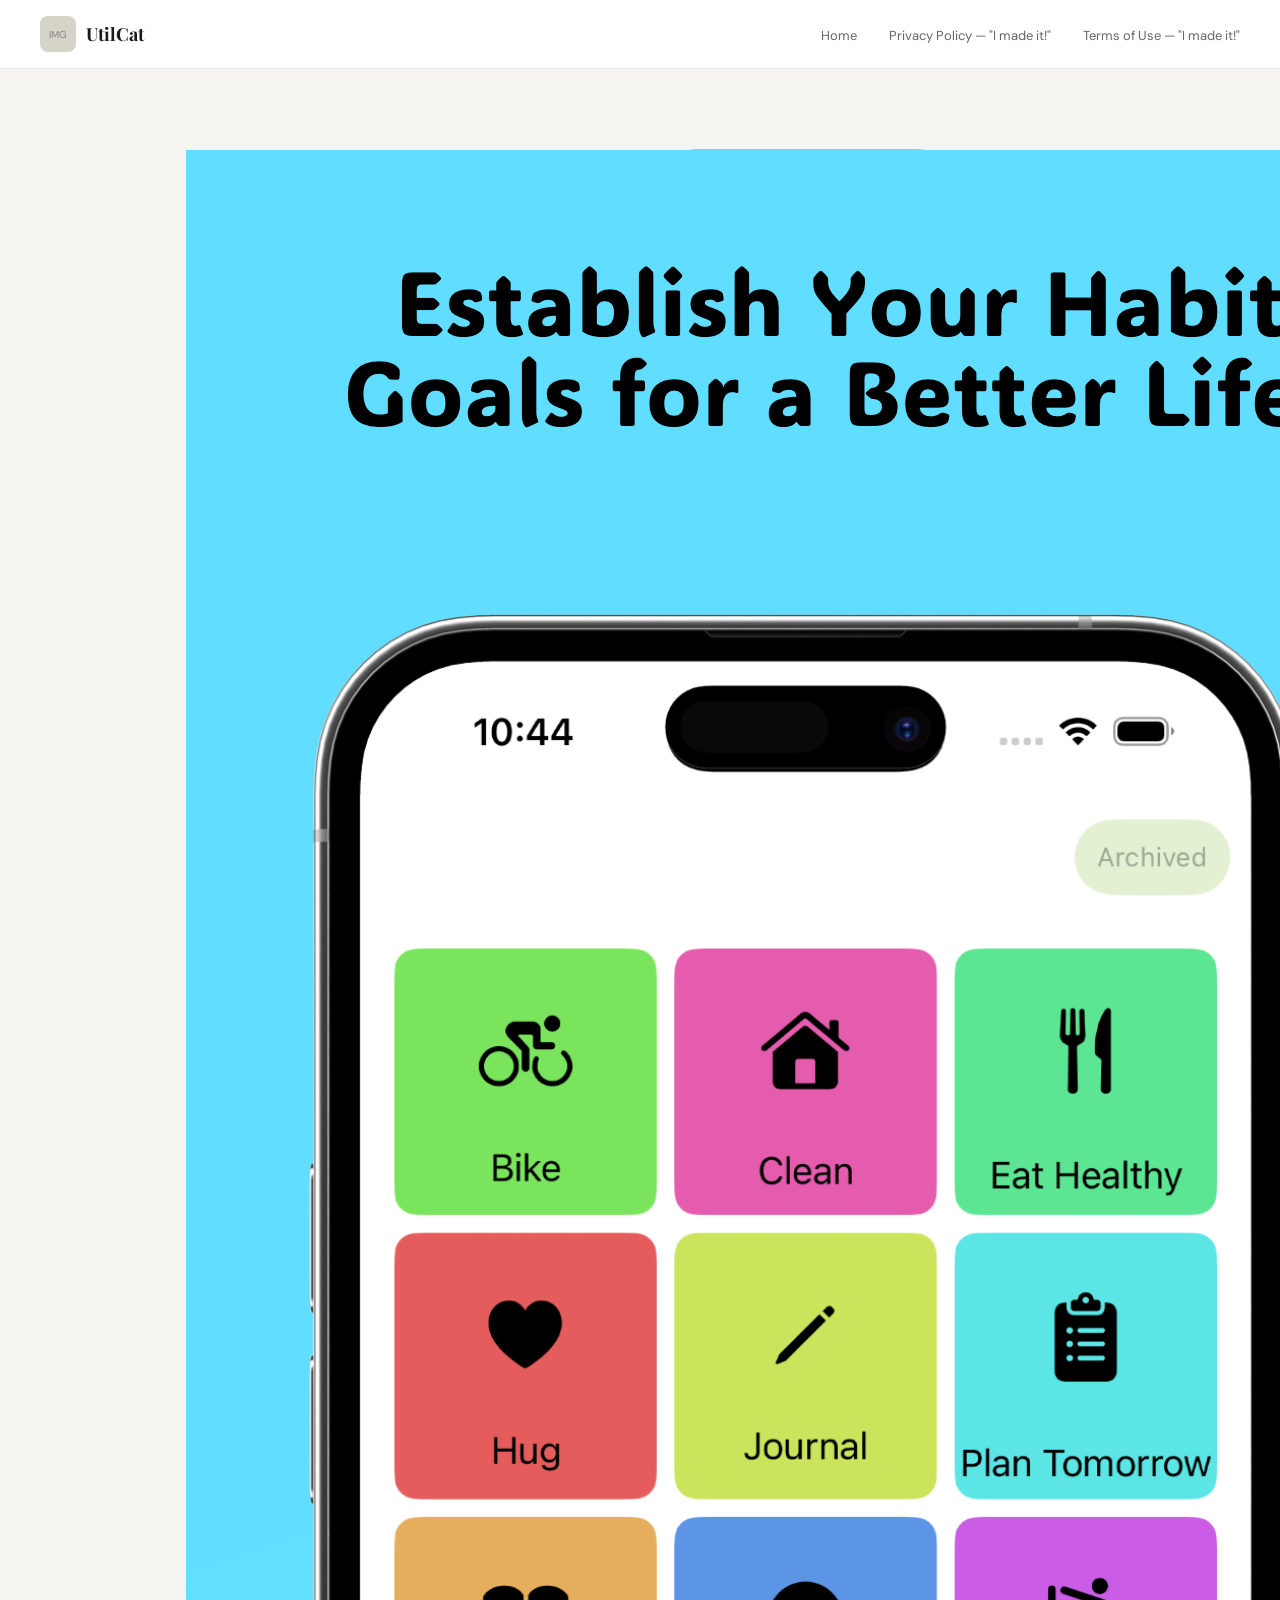
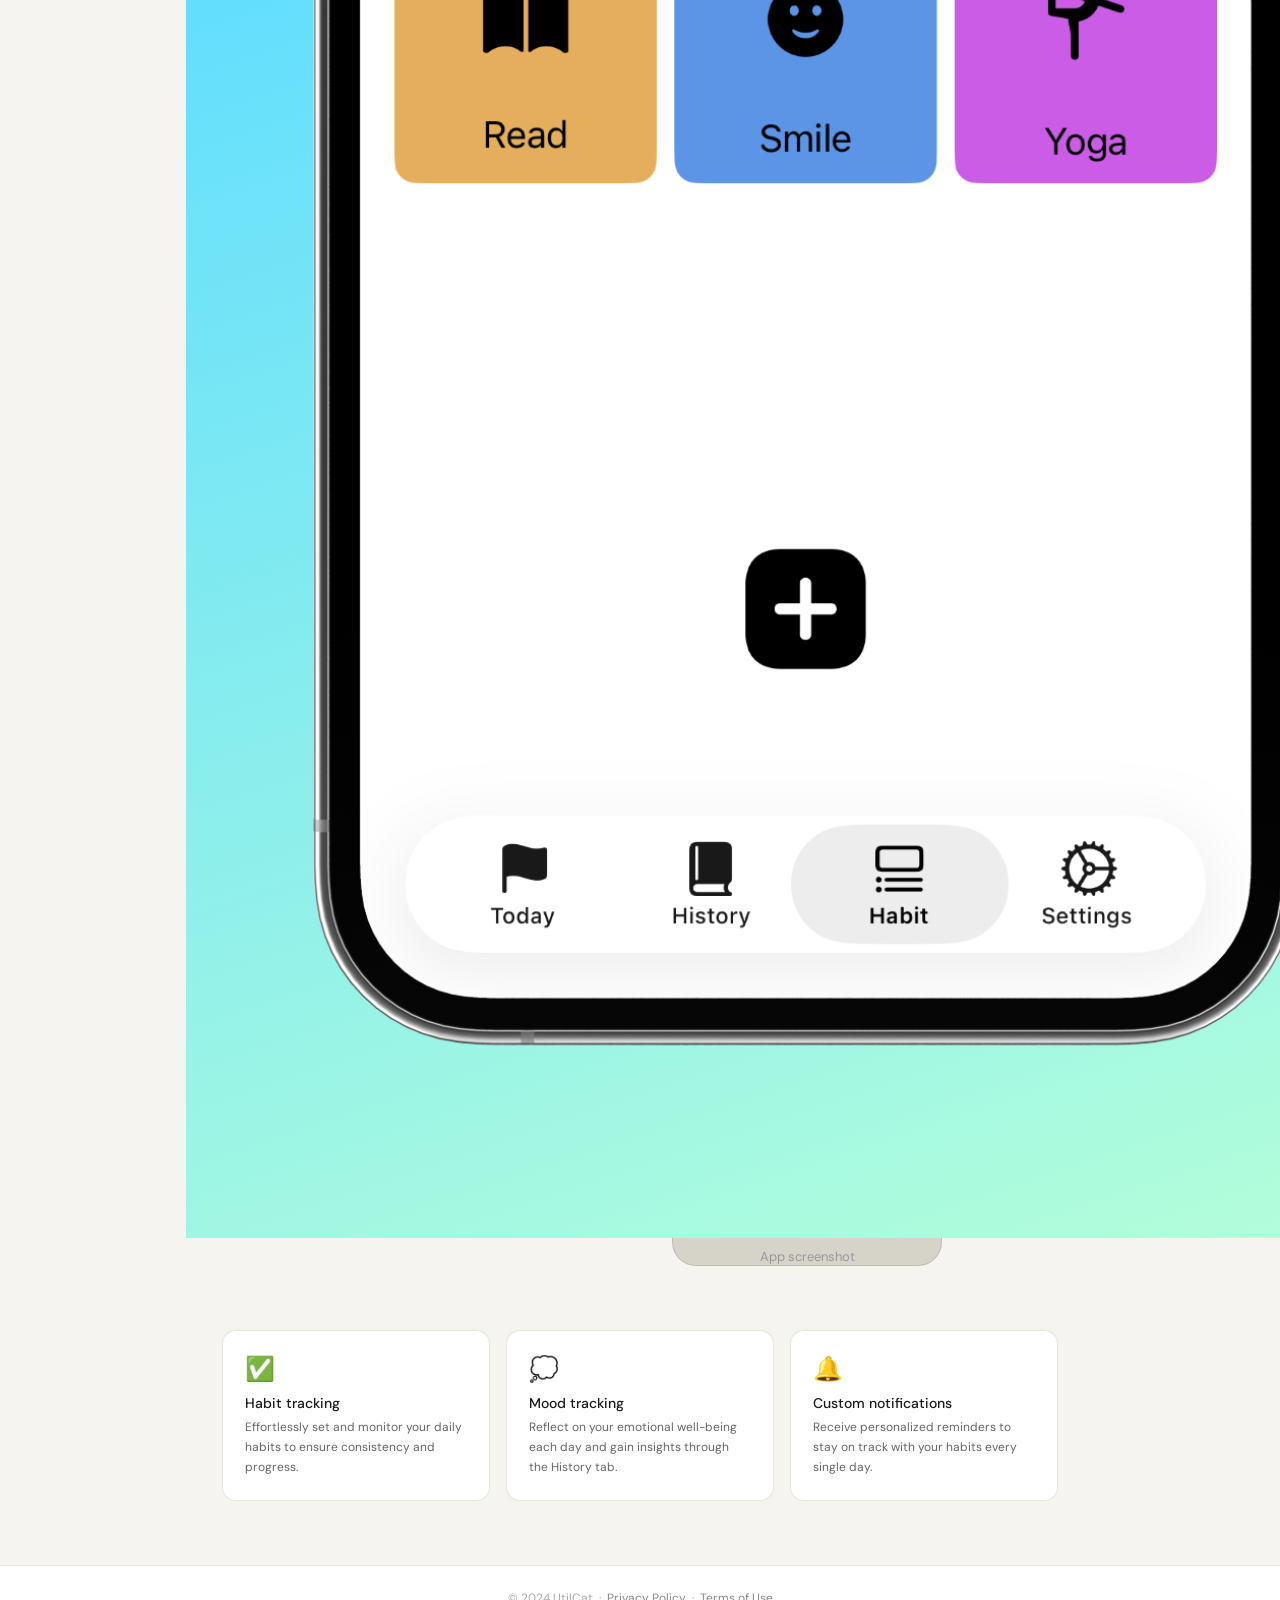
==== commit 989a548f: "Replace SVG placeholder with app screenshot image" ====
--- a/index.html
+++ b/index.html
@@ -251,11 +251,7 @@
 
     <!-- PLACEHOLDER: swap this div for the app screenshot image -->
     <div class="screenshot-placeholder">
-      <svg width="40" height="40" viewBox="0 0 24 24" fill="none" stroke="currentColor" stroke-width="1.5">
-        <rect x="3" y="3" width="18" height="18" rx="3"/>
-        <circle cx="8.5" cy="8.5" r="1.5"/>
-        <path d="M21 15l-5-5L5 21"/>
-      </svg>
+      <img src="img/1.png">
       App screenshot
     </div>
   </section>
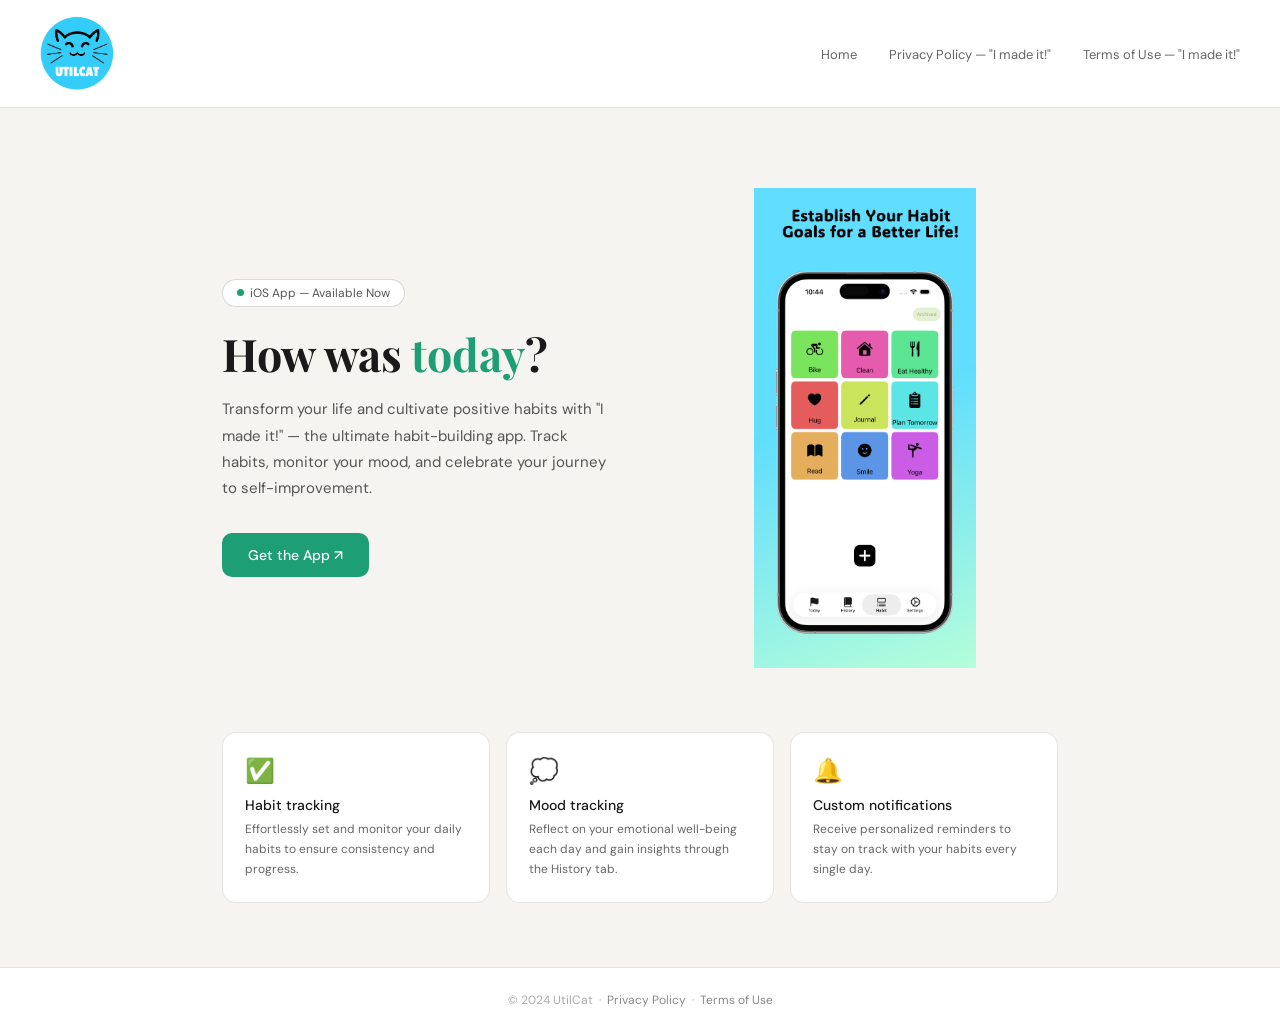
==== commit beb097bf: "Add files via upload" ====
--- a/index.html
+++ b/index.html
@@ -6,230 +6,20 @@
   <title>UtilCat</title>
   <link rel="preconnect" href="https://fonts.googleapis.com">
   <link href="https://fonts.googleapis.com/css2?family=Playfair+Display:wght@400;700&family=DM+Sans:wght@300;400;500&display=swap" rel="stylesheet">
-  <style>
-    *, *::before, *::after { box-sizing: border-box; margin: 0; padding: 0; }
-
-    body {
-      font-family: 'DM Sans', sans-serif;
-      background: #f5f4f0;
-      color: #1a1a1a;
-      min-height: 100vh;
-    }
-
-    /* ── NAV ── */
-    nav {
-      display: flex;
-      align-items: center;
-      justify-content: space-between;
-      padding: 1rem 2.5rem;
-      background: #fff;
-      border-bottom: 0.5px solid rgba(0,0,0,0.1);
-    }
-
-    .logo {
-      display: flex;
-      align-items: center;
-      gap: 10px;
-      text-decoration: none;
-    }
-
-    .logo-img {
-      width: 36px;
-      height: 36px;
-      border-radius: 8px;
-      background: #d6d3c8;
-      display: flex;
-      align-items: center;
-      justify-content: center;
-      font-size: 10px;
-      color: #888;
-      overflow: hidden;
-    }
-
-    /* PLACEHOLDER — replace <div class="logo-img"> with <img src="logo.png" ...> */
-    .logo-img img {
-      width: 100%;
-      height: 100%;
-      object-fit: cover;
-    }
-
-    .logo-name {
-      font-family: 'Playfair Display', serif;
-      font-size: 18px;
-      font-weight: 700;
-      color: #1a1a1a;
-    }
-
-    .nav-links {
-      display: flex;
-      gap: 2rem;
-      list-style: none;
-    }
-
-    .nav-links a {
-      font-size: 13px;
-      color: #666;
-      text-decoration: none;
-      transition: color 0.2s;
-    }
-
-    .nav-links a:hover { color: #1a1a1a; }
-
-    /* ── HERO ── */
-    .hero {
-      max-width: 900px;
-      margin: 0 auto;
-      padding: 5rem 2rem 3rem;
-      display: grid;
-      grid-template-columns: 1fr 1fr;
-      gap: 4rem;
-      align-items: center;
-    }
-
-    .hero-text .badge {
-      display: inline-flex;
-      align-items: center;
-      gap: 6px;
-      background: #fff;
-      border: 0.5px solid rgba(0,0,0,0.15);
-      border-radius: 20px;
-      padding: 5px 14px;
-      font-size: 12px;
-      color: #555;
-      margin-bottom: 1.25rem;
-    }
-
-    .badge-dot {
-      width: 7px;
-      height: 7px;
-      border-radius: 50%;
-      background: #1D9E75;
-    }
-
-    .hero-text h1 {
-      font-family: 'Playfair Display', serif;
-      font-size: 2.8rem;
-      line-height: 1.2;
-      color: #1a1a1a;
-      margin-bottom: 1rem;
-    }
-
-    .hero-text h1 span { color: #1D9E75; }
-
-    .hero-text p {
-      font-size: 15px;
-      line-height: 1.75;
-      color: #555;
-      margin-bottom: 2rem;
-    }
-
-    .cta-btn {
-      display: inline-flex;
-      align-items: center;
-      gap: 8px;
-      background: #1D9E75;
-      color: #fff;
-      font-family: 'DM Sans', sans-serif;
-      font-size: 14px;
-      font-weight: 500;
-      padding: 13px 26px;
-      border-radius: 10px;
-      text-decoration: none;
-      border: none;
-      cursor: pointer;
-      transition: background 0.2s;
-    }
-
-    .cta-btn:hover { background: #0F6E56; }
-
-    /* ── APP SCREENSHOT PLACEHOLDER ── */
-    .screenshot-placeholder {
-      aspect-ratio: 9 / 16;
-      max-height: 480px;
-      background: #d6d3c8;
-      border-radius: 24px;
-      border: 0.5px solid rgba(0,0,0,0.1);
-      display: flex;
-      flex-direction: column;
-      align-items: center;
-      justify-content: center;
-      gap: 10px;
-      color: #999;
-      font-size: 13px;
-    }
-
-    /* PLACEHOLDER — replace .screenshot-placeholder with:
-       <img src="app-screenshot.png" alt="I made it! app" style="border-radius:24px; width:100%; max-height:480px; object-fit:cover;"> */
-    .screenshot-placeholder svg {
-      opacity: 0.4;
-    }
-
-    /* ── FEATURES ── */
-    .features {
-      max-width: 900px;
-      margin: 0 auto;
-      padding: 1rem 2rem 4rem;
-      display: grid;
-      grid-template-columns: repeat(3, 1fr);
-      gap: 1rem;
-    }
-
-    .feature-card {
-      background: #fff;
-      border: 0.5px solid rgba(0,0,0,0.1);
-      border-radius: 14px;
-      padding: 1.4rem;
-    }
-
-    .feat-icon {
-      font-size: 24px;
-      margin-bottom: 10px;
-    }
-
-    .feat-title {
-      font-size: 14px;
-      font-weight: 500;
-      color: #1a1a1a;
-      margin-bottom: 6px;
-    }
-
-    .feat-desc {
-      font-size: 12px;
-      color: #666;
-      line-height: 1.65;
-    }
-
-    /* ── FOOTER ── */
-    footer {
-      text-align: center;
-      padding: 1.5rem;
-      border-top: 0.5px solid rgba(0,0,0,0.1);
-      font-size: 12px;
-      color: #aaa;
-      background: #fff;
-    }
-
-    footer a {
-      color: #888;
-      text-decoration: none;
-    }
-
-    footer a:hover { color: #1a1a1a; }
-  </style>
+  <link rel="stylesheet" href="css/style.css">
 </head>
 <body>
 
   <!-- NAV -->
   <nav>
-    <a href="/" class="logo">
+    <a href="index.html" class="logo">
       <!-- PLACEHOLDER: swap this div for <img src="logo.png" alt="UtilCat" width="36" height="36" style="border-radius:8px"> -->
-      <div class="logo-img">IMG</div>
-      <span class="logo-name">UtilCat</span>
+      <img src="img/logo.png" alt="utilcat" style="width:100%; max-height:75px; object-fit:contain;">
     </a>
     <ul class="nav-links">
-      <li><a href="/">Home</a></li>
-      <li><a href="/privacy">Privacy Policy — "I made it!"</a></li>
-      <li><a href="/terms">Terms of Use — "I made it!"</a></li>
+      <li><a href="index.html">Home</a></li>
+      <li><a href="privacy.html">Privacy Policy — "I made it!"</a></li>
+      <li><a href="terms.html">Terms of Use — "I made it!"</a></li>
     </ul>
   </nav>
 
@@ -249,11 +39,8 @@
       <a class="cta-btn" href="#">Get the App ↗</a>
     </div>
 
-    <!-- PLACEHOLDER: swap this div for the app screenshot image -->
-    <div class="screenshot-placeholder">
-      <img src="img/1.png">
-      App screenshot
-    </div>
+    <!-- App Screenshot -->
+    <img src="img/screenshot1.png" alt="I made it! app" style="border-radius:24px; width:100%; max-height:480px; object-fit:contain;">
   </section>
 
   <!-- FEATURES -->
@@ -278,8 +65,8 @@
   <!-- FOOTER -->
   <footer>
     © 2024 UtilCat &nbsp;·&nbsp;
-    <a href="/privacy">Privacy Policy</a> &nbsp;·&nbsp;
-    <a href="/terms">Terms of Use</a>
+    <a href="privacy.html">Privacy Policy</a> &nbsp;·&nbsp;
+    <a href="terms.html">Terms of Use</a>
   </footer>
 
 </body>
--- a/css/style.css
+++ b/css/style.css
@@ -0,0 +1,208 @@
+*, *::before, *::after { box-sizing: border-box; margin: 0; padding: 0; }
+
+body {
+  font-family: 'DM Sans', sans-serif;
+  background: #f5f4f0;
+  color: #1a1a1a;
+  min-height: 100vh;
+}
+
+/* ── NAV ── */
+nav {
+  display: flex;
+  align-items: center;
+  justify-content: space-between;
+  padding: 1rem 2.5rem;
+  background: #fff;
+  border-bottom: 0.5px solid rgba(0,0,0,0.1);
+}
+
+.logo {
+  display: flex;
+  align-items: center;
+  gap: 10px;
+  text-decoration: none;
+}
+
+.logo-img {
+  width: 36px;
+  height: 36px;
+  border-radius: 8px;
+  background: #d6d3c8;
+  display: flex;
+  align-items: center;
+  justify-content: center;
+  font-size: 10px;
+  color: #888;
+  overflow: hidden;
+}
+
+/* PLACEHOLDER — replace <div class="logo-img"> with <img src="logo.png" ...> */
+.logo-img img {
+  width: 100%;
+  height: 100%;
+  object-fit: cover;
+}
+
+.logo-name {
+  font-family: 'Playfair Display', serif;
+  font-size: 18px;
+  font-weight: 700;
+  color: #1a1a1a;
+}
+
+.nav-links {
+  display: flex;
+  gap: 2rem;
+  list-style: none;
+}
+
+.nav-links a {
+  font-size: 13px;
+  color: #666;
+  text-decoration: none;
+  transition: color 0.2s;
+}
+
+.nav-links a:hover { color: #1a1a1a; }
+
+/* ── HERO ── */
+.hero {
+  max-width: 900px;
+  margin: 0 auto;
+  padding: 5rem 2rem 3rem;
+  display: grid;
+  grid-template-columns: 1fr 1fr;
+  gap: 4rem;
+  align-items: center;
+}
+
+.hero-text .badge {
+  display: inline-flex;
+  align-items: center;
+  gap: 6px;
+  background: #fff;
+  border: 0.5px solid rgba(0,0,0,0.15);
+  border-radius: 20px;
+  padding: 5px 14px;
+  font-size: 12px;
+  color: #555;
+  margin-bottom: 1.25rem;
+}
+
+.badge-dot {
+  width: 7px;
+  height: 7px;
+  border-radius: 50%;
+  background: #1D9E75;
+}
+
+.hero-text h1 {
+  font-family: 'Playfair Display', serif;
+  font-size: 2.8rem;
+  line-height: 1.2;
+  color: #1a1a1a;
+  margin-bottom: 1rem;
+}
+
+.hero-text h1 span { color: #1D9E75; }
+
+.hero-text p {
+  font-size: 15px;
+  line-height: 1.75;
+  color: #555;
+  margin-bottom: 2rem;
+}
+
+.cta-btn {
+  display: inline-flex;
+  align-items: center;
+  gap: 8px;
+  background: #1D9E75;
+  color: #fff;
+  font-family: 'DM Sans', sans-serif;
+  font-size: 14px;
+  font-weight: 500;
+  padding: 13px 26px;
+  border-radius: 10px;
+  text-decoration: none;
+  border: none;
+  cursor: pointer;
+  transition: background 0.2s;
+}
+
+.cta-btn:hover { background: #0F6E56; }
+
+/* ── APP SCREENSHOT PLACEHOLDER ── */
+.screenshot-placeholder {
+  aspect-ratio: 9 / 16;
+  max-height: 480px;
+  background: #d6d3c8;
+  border-radius: 24px;
+  border: 0.5px solid rgba(0,0,0,0.1);
+  display: flex;
+  flex-direction: column;
+  align-items: center;
+  justify-content: center;
+  gap: 10px;
+  color: #999;
+  font-size: 13px;
+}
+
+/* PLACEHOLDER — replace .screenshot-placeholder with:
+   <img src="app-screenshot.png" alt="I made it! app" style="border-radius:24px; width:100%; max-height:480px; object-fit:cover;"> */
+.screenshot-placeholder svg {
+  opacity: 0.4;
+}
+
+/* ── FEATURES ── */
+.features {
+  max-width: 900px;
+  margin: 0 auto;
+  padding: 1rem 2rem 4rem;
+  display: grid;
+  grid-template-columns: repeat(3, 1fr);
+  gap: 1rem;
+}
+
+.feature-card {
+  background: #fff;
+  border: 0.5px solid rgba(0,0,0,0.1);
+  border-radius: 14px;
+  padding: 1.4rem;
+}
+
+.feat-icon {
+  font-size: 24px;
+  margin-bottom: 10px;
+}
+
+.feat-title {
+  font-size: 14px;
+  font-weight: 500;
+  color: #1a1a1a;
+  margin-bottom: 6px;
+}
+
+.feat-desc {
+  font-size: 12px;
+  color: #666;
+  line-height: 1.65;
+}
+
+/* ── FOOTER ── */
+footer {
+  text-align: center;
+  padding: 1.5rem;
+  border-top: 0.5px solid rgba(0,0,0,0.1);
+  font-size: 12px;
+  color: #aaa;
+  background: #fff;
+}
+
+footer a {
+  color: #888;
+  text-decoration: none;
+}
+
+footer a:hover { color: #1a1a1a; }
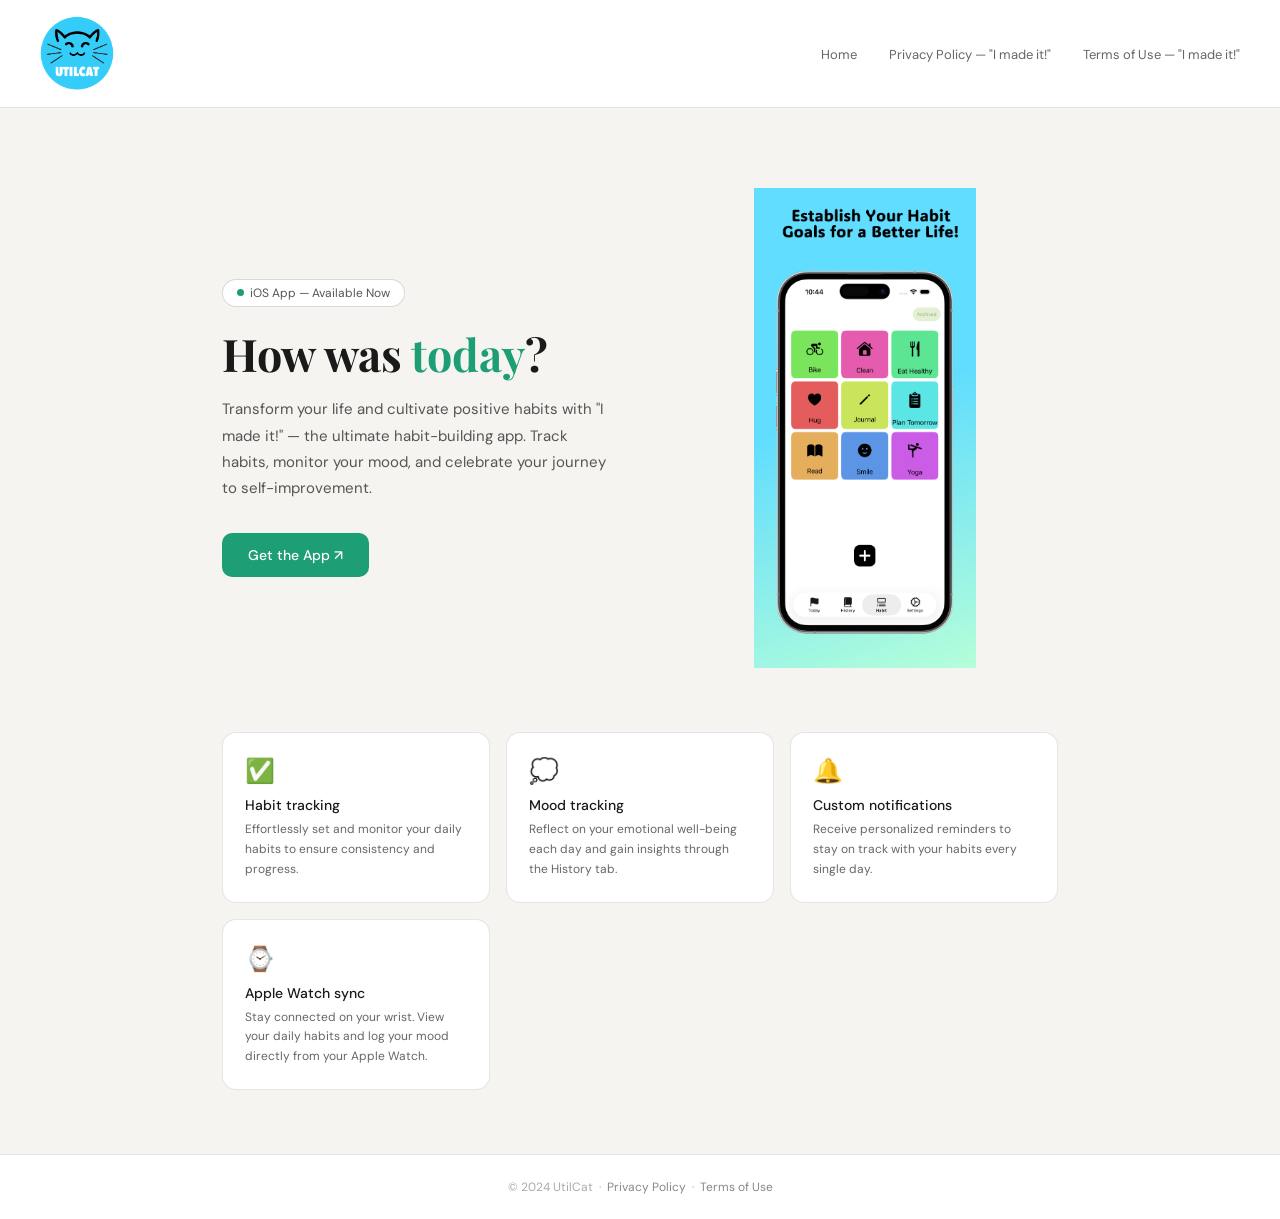
==== commit 0ea2eb75: "Add files via upload index.html changed" ====
--- a/index.html
+++ b/index.html
@@ -36,7 +36,7 @@
         the ultimate habit-building app. Track habits, monitor your mood,
         and celebrate your journey to self-improvement.
       </p>
-      <a class="cta-btn" href="#">Get the App ↗</a>
+      <a class="cta-btn" href="https://apps.apple.com/us/app/i-made-it/id6443838431">Get the App ↗</a>
     </div>
 
     <!-- App Screenshot -->
@@ -60,6 +60,11 @@
       <div class="feat-title">Custom notifications</div>
       <div class="feat-desc">Receive personalized reminders to stay on track with your habits every single day.</div>
     </div>
+    <div class="feature-card">
+      <div class="feat-icon">⌚</div>
+      <div class="feat-title">Apple Watch sync</div>
+      <div class="feat-desc">Stay connected on your wrist. View your daily habits and log your mood directly from your Apple Watch.</div>
+    </div>
   </section>
 
   <!-- FOOTER -->
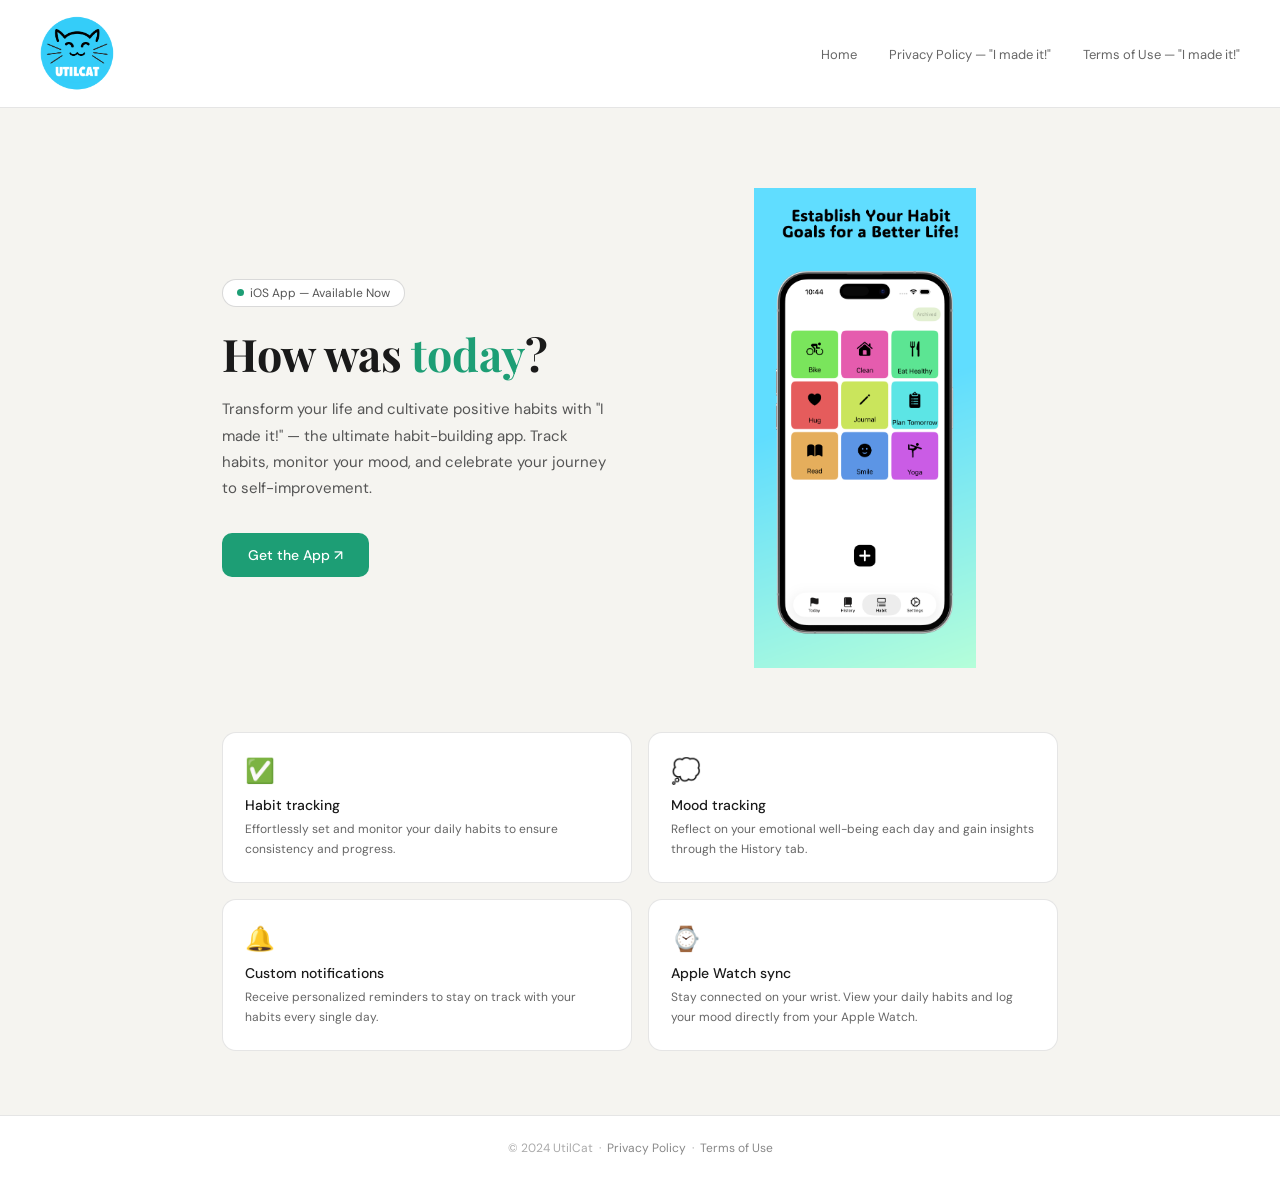
==== commit 01ce6849: "restructured" ====
--- a/index.html
+++ b/index.html
@@ -18,8 +18,8 @@
     </a>
     <ul class="nav-links">
       <li><a href="index.html">Home</a></li>
-      <li><a href="privacy.html">Privacy Policy — "I made it!"</a></li>
-      <li><a href="terms.html">Terms of Use — "I made it!"</a></li>
+      <li><a href="i-made-it-privacy-policy/">Privacy Policy — "I made it!"</a></li>
+      <li><a href="terms-of-use-i-made-it/">Terms of Use — "I made it!"</a></li>
     </ul>
   </nav>
 
@@ -70,8 +70,8 @@
   <!-- FOOTER -->
   <footer>
     © 2024 UtilCat &nbsp;·&nbsp;
-    <a href="privacy.html">Privacy Policy</a> &nbsp;·&nbsp;
-    <a href="terms.html">Terms of Use</a>
+    <a href="i-made-it-privacy-policy/">Privacy Policy</a> &nbsp;·&nbsp;
+    <a href="terms-of-use-i-made-it/">Terms of Use</a>
   </footer>
 
 </body>
--- a/css/style.css
+++ b/css/style.css
@@ -161,7 +161,7 @@
   margin: 0 auto;
   padding: 1rem 2rem 4rem;
   display: grid;
-  grid-template-columns: repeat(3, 1fr);
+  grid-template-columns: repeat(2, 1fr);
   gap: 1rem;
 }
 
